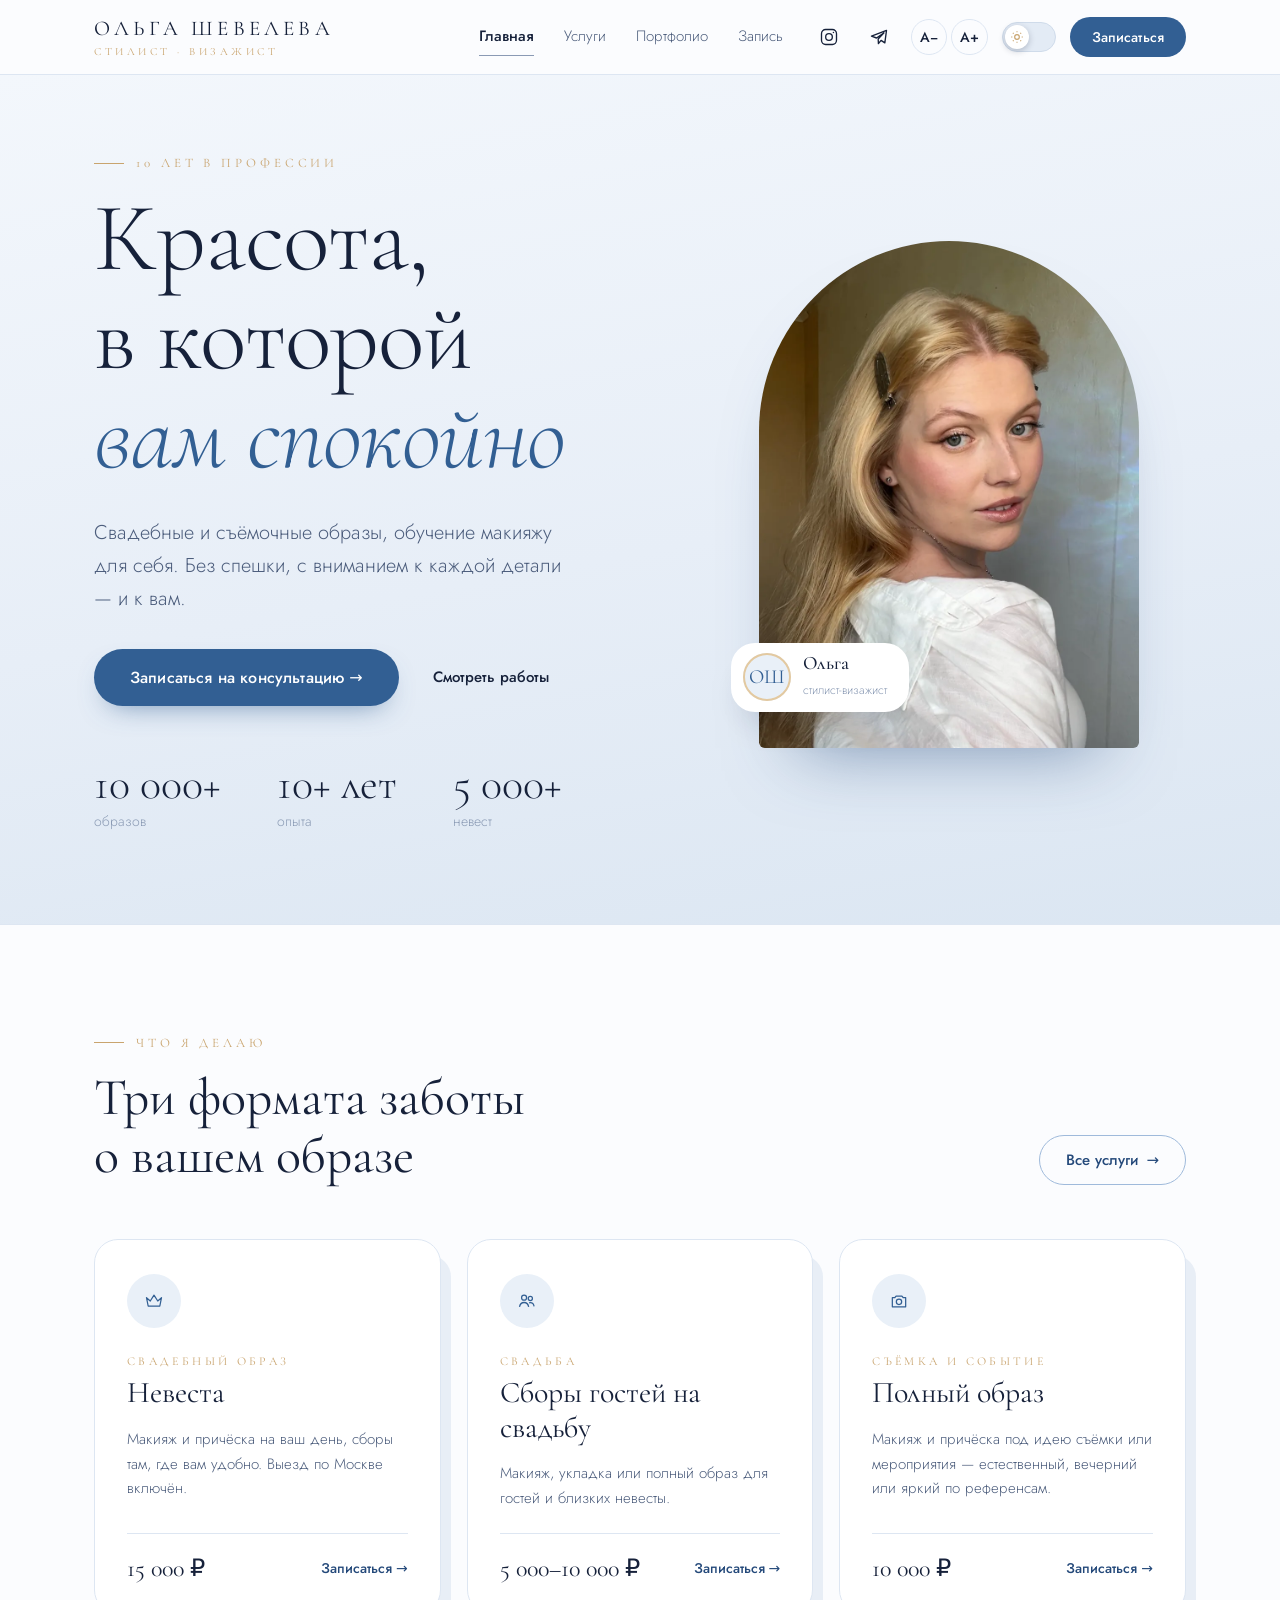
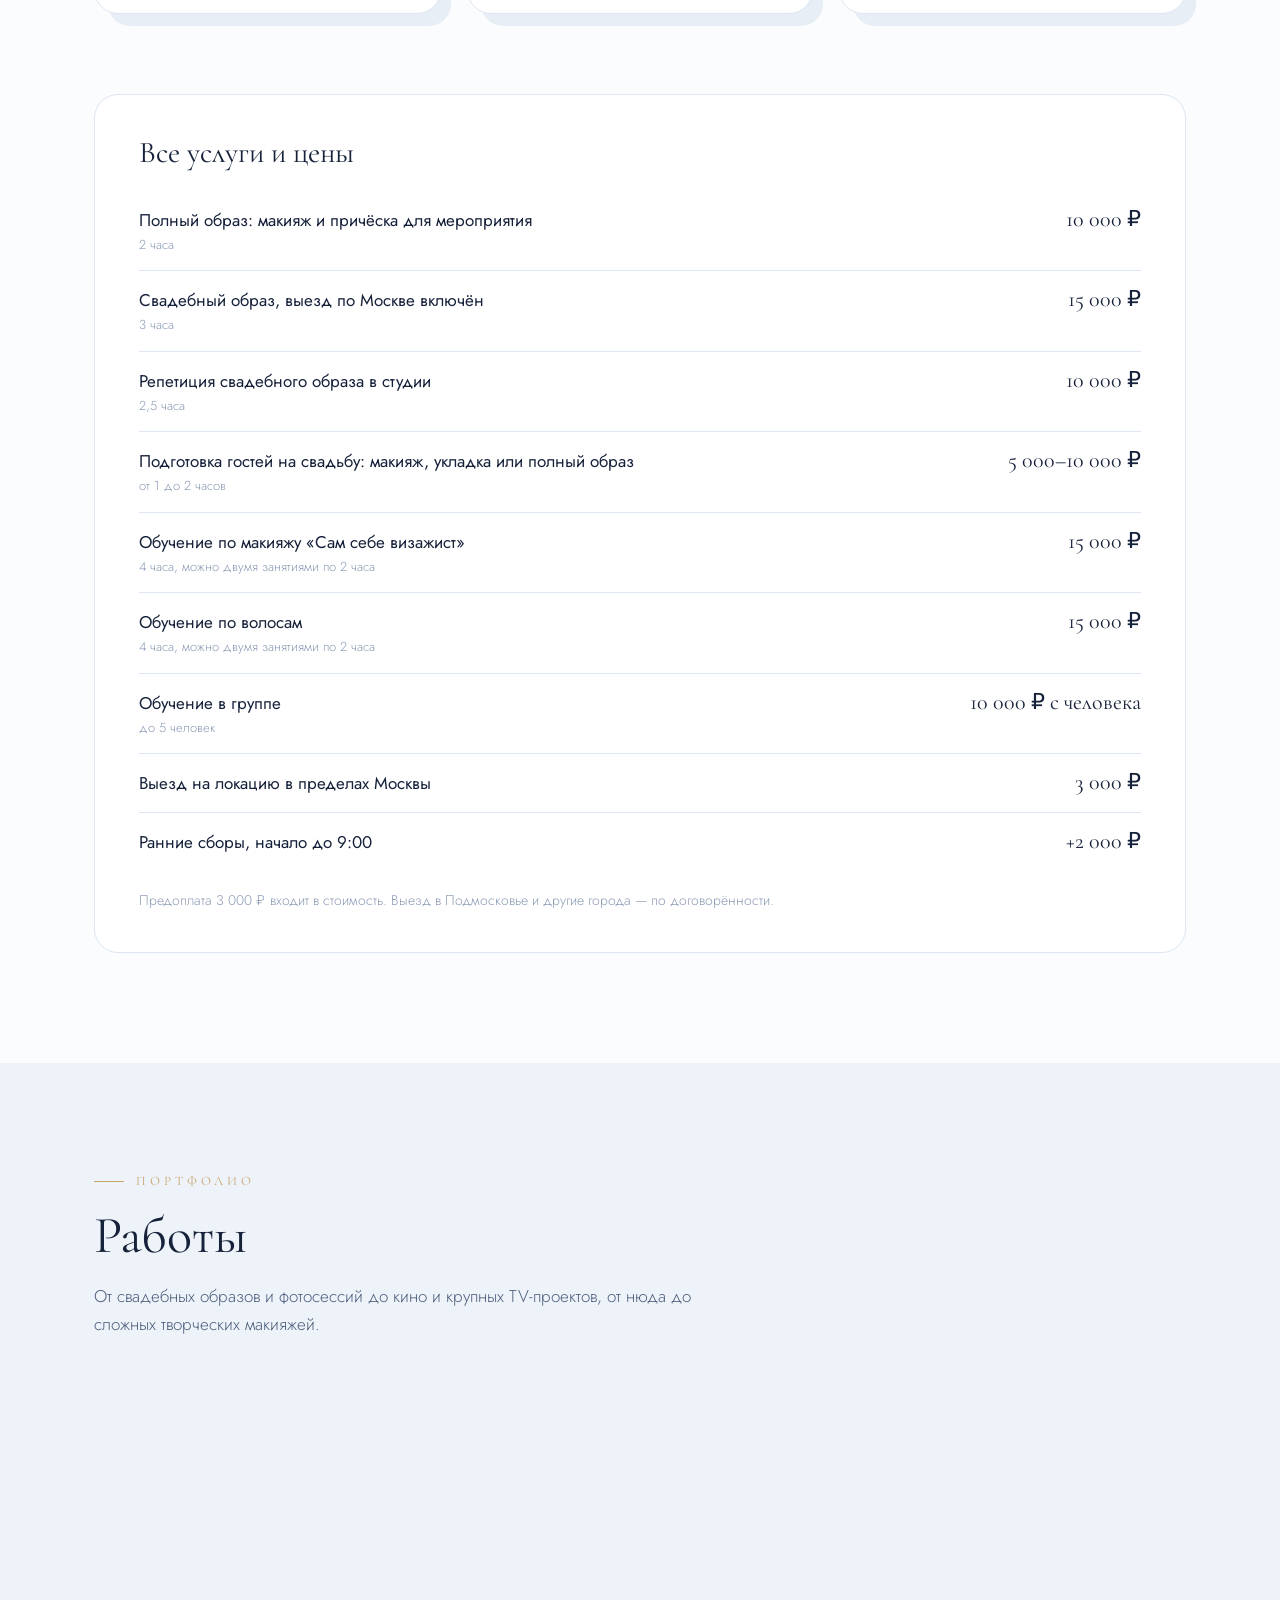
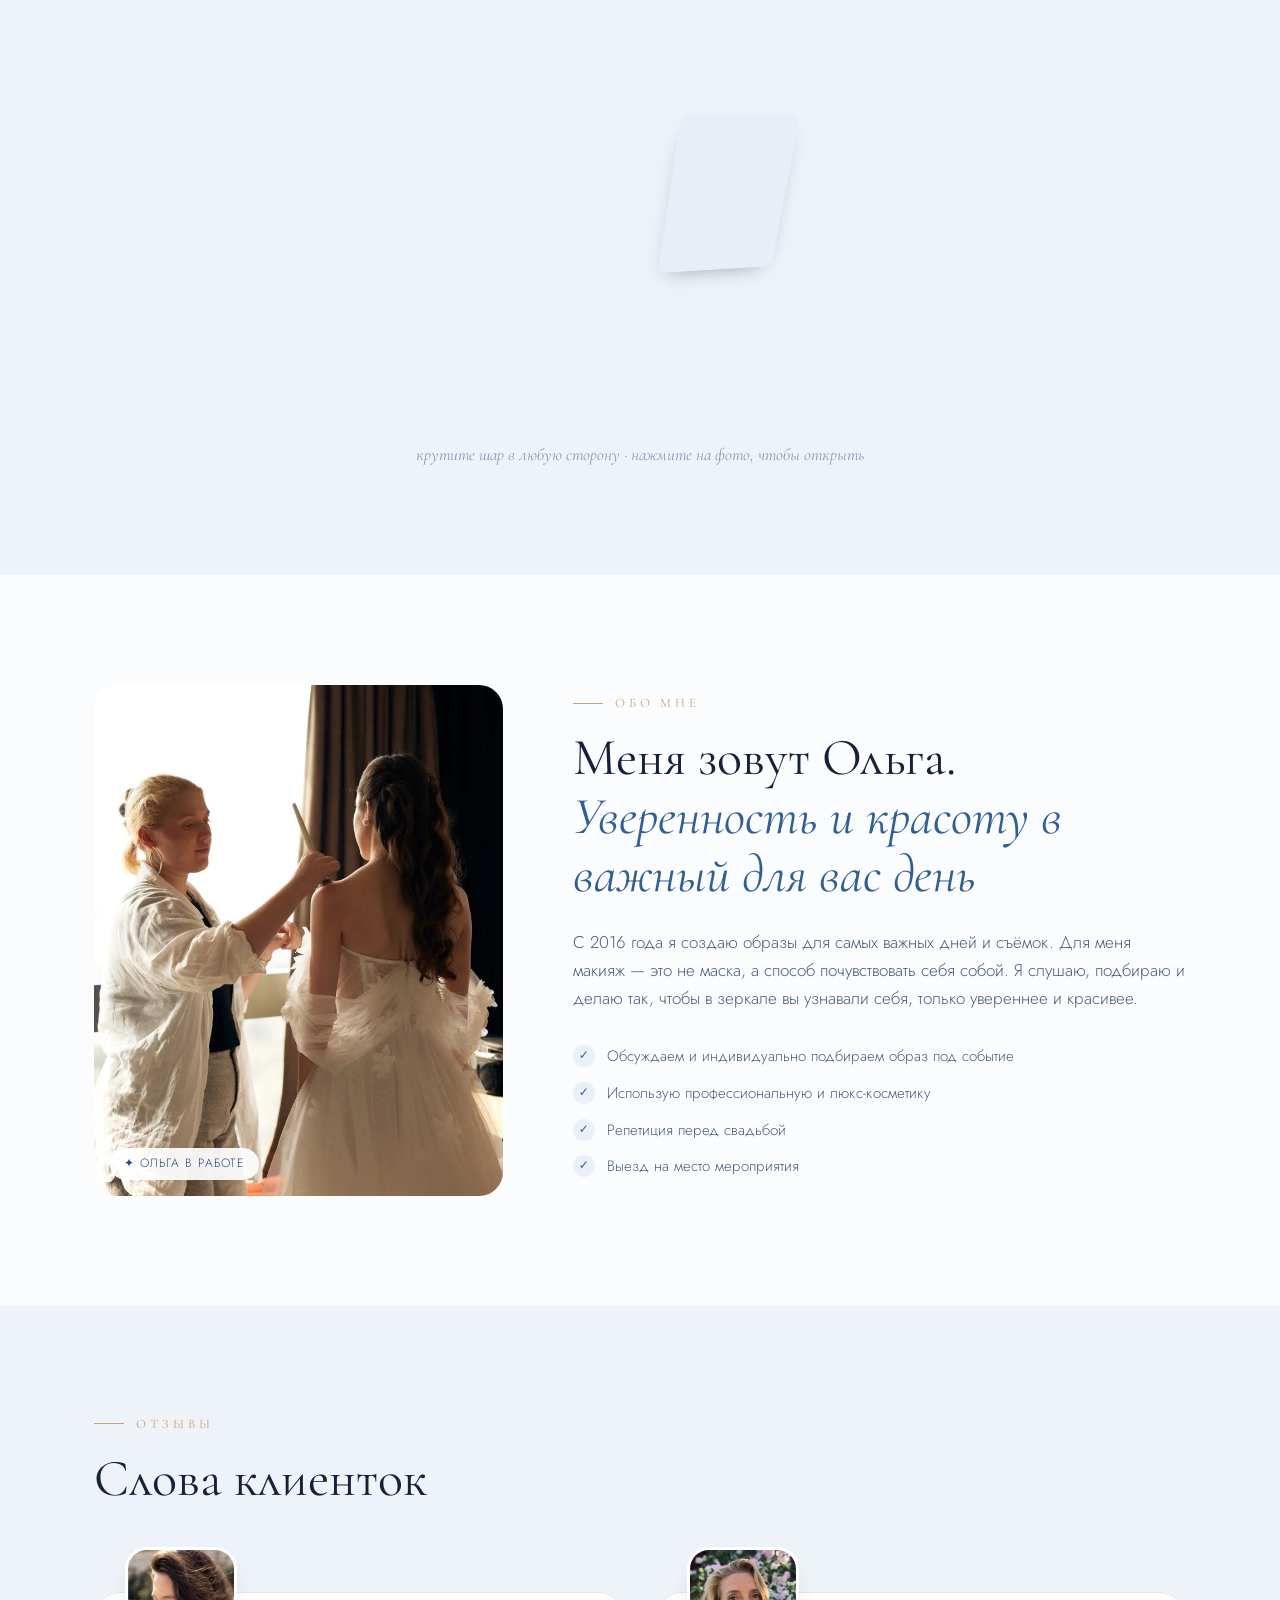
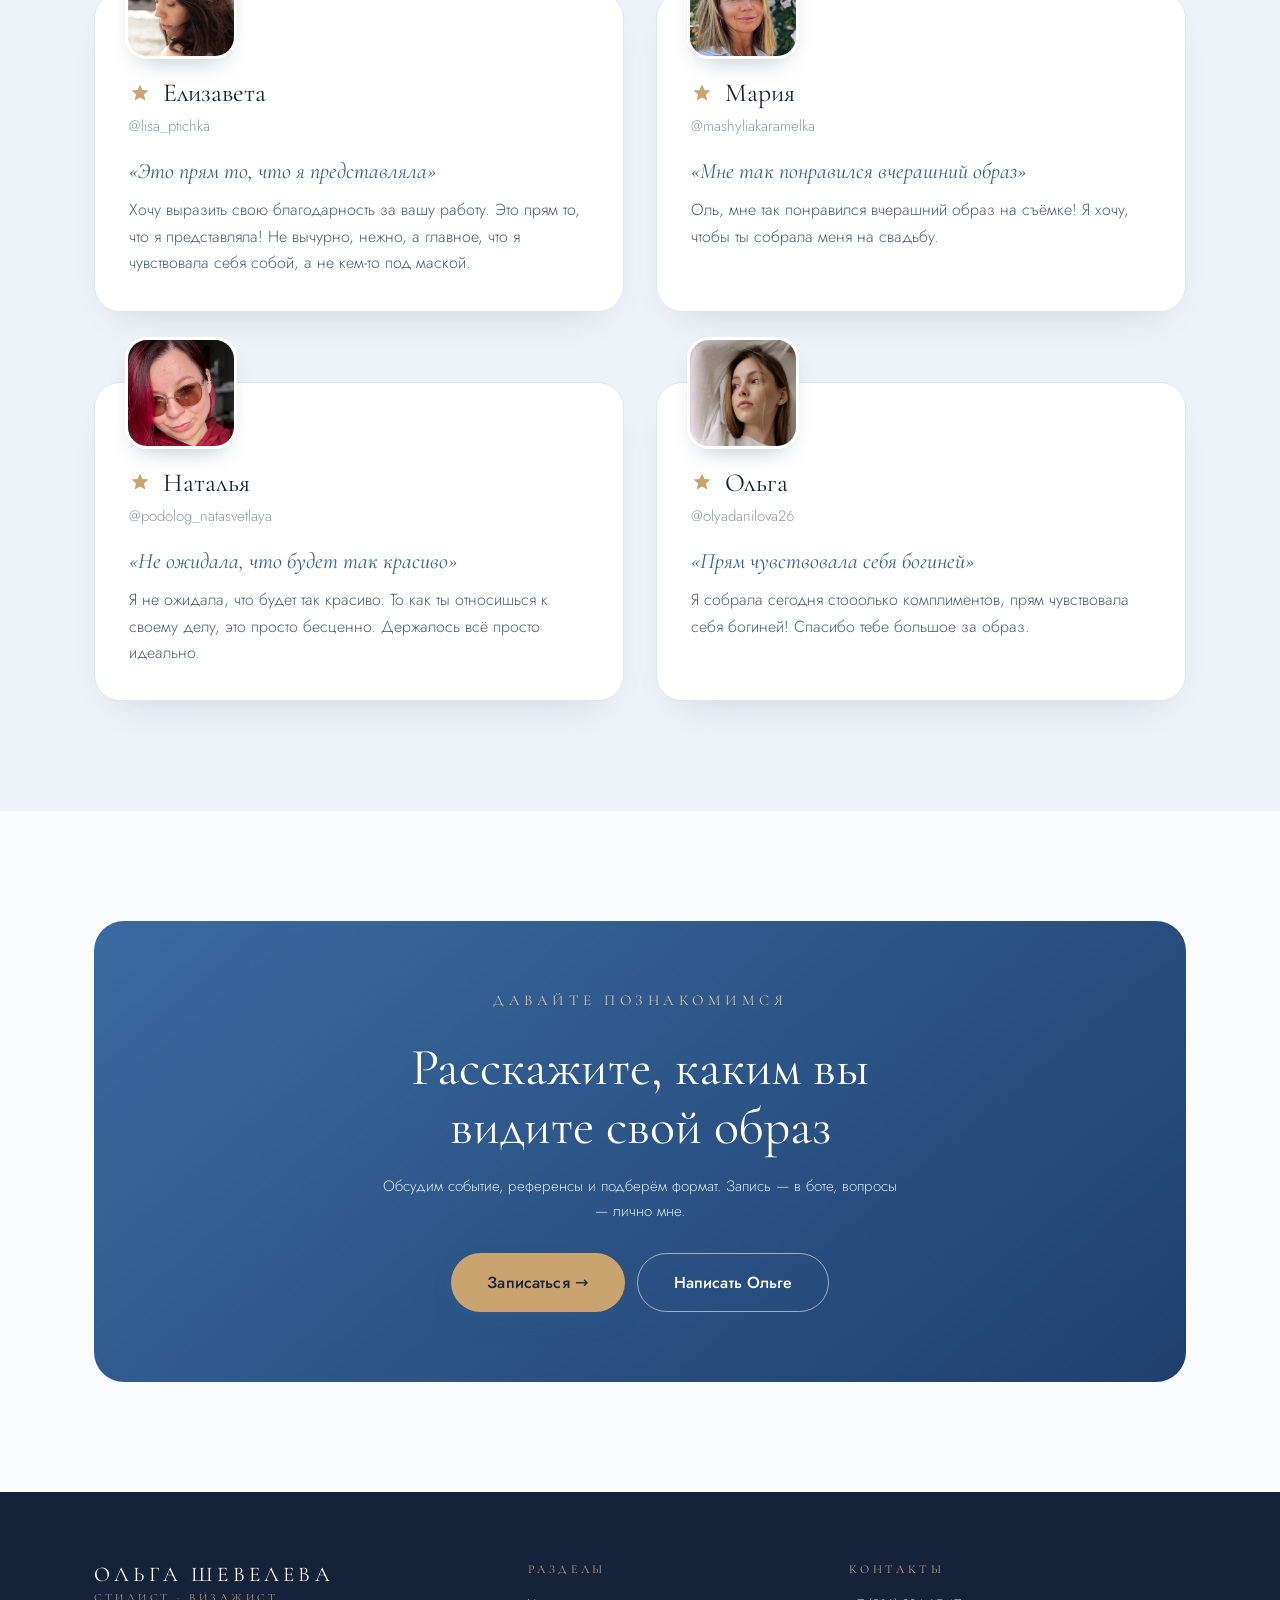
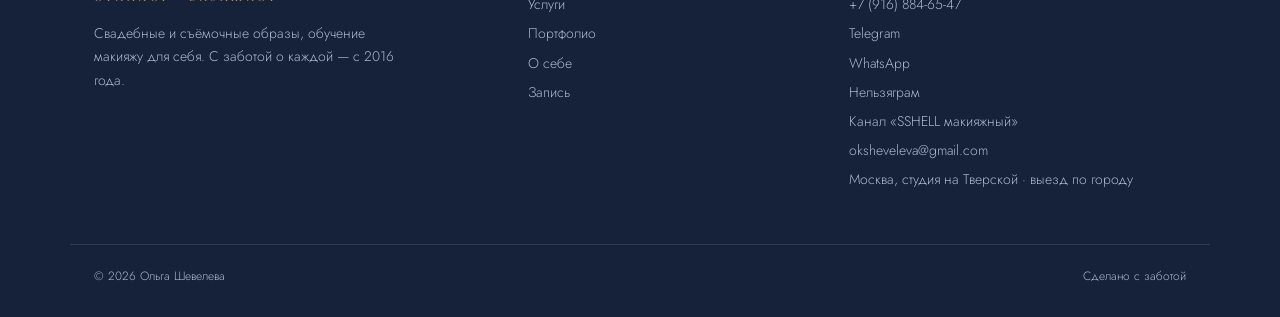
==== index.html @ 1f892517 "v9: v8 с 3D-шаром из работ вместо карусели" ====
<!DOCTYPE html>
<html lang="ru">
<head>
<script>try{var t=localStorage.getItem("os-theme");if(t==="dark")document.documentElement.classList.add("dark");var z=localStorage.getItem("os-zoom");if(z)document.documentElement.style.setProperty("--zoom",z);}catch(e){}</script>
<meta charset="UTF-8">
<meta name="viewport" content="width=device-width, initial-scale=1">
<title>Ольга Шевелева — стилист-визажист в Москве</title>
<meta name="description" content="Свадебные и съёмочные образы, обучение макияжу для себя. Ольга Шевелева, стилист-визажист, Москва, с 2016 года.">
<meta name="robots" content="noindex, nofollow">
<link rel="icon" href="assets/favicon.svg" type="image/svg+xml">
<link rel="stylesheet" href="assets/fonts/fonts.css">
<link rel="stylesheet" href="assets/style.css?v=9b">
</head>
<body>

<header class="hdr" id="top">
  <div class="wrap hdr-in">
    <a class="logo" href="#top">
      <span class="logo-name">Ольга Шевелева</span>
      <span class="logo-sub">стилист · визажист</span>
    </a>
    <nav class="nav" aria-label="Разделы">
      <a href="#top" class="on">Главная</a>
      <a href="#services">Услуги</a>
      <a href="#works">Портфолио</a>
      <a href="#contact">Запись</a>
    </nav>
    <div class="hdr-act">
      <a class="ico" href="https://www.instagram.com/olga_sshell" target="_blank" rel="noopener" aria-label="Нельзяграм">
        <svg viewBox="0 0 24 24" width="20" height="20" fill="none" stroke="currentColor" stroke-width="1.6"><rect x="3" y="3" width="18" height="18" rx="5"/><circle cx="12" cy="12" r="4"/><circle cx="17.3" cy="6.7" r=".9" fill="currentColor" stroke="none"/></svg>
      </a>
      <a class="ico" href="https://t.me/olga_sshell" target="_blank" rel="noopener" aria-label="Telegram">
        <svg viewBox="0 0 24 24" width="20" height="20" fill="none" stroke="currentColor" stroke-width="1.6" stroke-linejoin="round"><path d="M21 4 3 11l6 2.2L18 7l-7 7.3.3 5.7 3.2-4 4.5 3z"/></svg>
      </a>
      <div class="sz"><button class="tbtn" id="szDown" aria-label="Мельче текст">A−</button><button class="tbtn" id="szUp" aria-label="Крупнее текст">A+</button></div>
      <button class="tgl" id="theme" role="switch" aria-checked="false" aria-label="Тёмная тема" title="Тёмная тема">
        <span class="tgl-knob"><svg class="i-sun" viewBox="0 0 24 24" width="14" height="14" fill="none" stroke="currentColor" stroke-width="2"><circle cx="12" cy="12" r="4"/><path d="M12 2v2M12 20v2M2 12h2M20 12h2M4.9 4.9l1.4 1.4M17.7 17.7l1.4 1.4M4.9 19.1l1.4-1.4M17.7 6.3l1.4-1.4"/></svg><svg class="i-moon" viewBox="0 0 24 24" width="14" height="14" fill="none" stroke="currentColor" stroke-width="2"><path d="M20 14.5A8 8 0 1 1 9.5 4a6.5 6.5 0 0 0 10.5 10.5z"/></svg></span>
      </button>
      <a class="btn btn-sm fill" href="https://t.me/olgasshell_bot?start=olga" target="_blank" rel="noopener"><span class="fill-layer"></span><span class="lbl">Записаться</span></a>
    </div>
  </div>
</header>

<main>

<section class="hero">
  <div class="wrap hero-in">
    <div class="hero-txt">
      <p class="eyebrow"><i></i>10 лет в профессии</p>
      <h1 class="h1 split" aria-label="Красота, в которой вам спокойно">
        <span class="ln">Красота,</span>
        <span class="ln">в которой</span>
        <span class="ln it" data-words="спокойно|уверенно|комфортно">вам спокойно</span>
      </h1>
      <p class="lead">Свадебные и съёмочные образы, обучение макияжу для себя. Без спешки, с вниманием к каждой детали — и к вам.</p>
      <div class="hero-btns">
        <a class="btn fill" href="https://t.me/olgasshell_bot?start=olga" target="_blank" rel="noopener"><span class="fill-layer"></span><span class="lbl">Записаться на консультацию <b class="arr">→</b></span></a>
        <a class="btn-link" href="#works">Смотреть работы</a>
      </div>
      <div class="stats">
        <div class="stat"><b class="cnt" data-v="10000" data-s="+">10 000+</b><span>образов</span></div>
        <div class="stat"><b class="cnt" data-v="10" data-s="+ лет">10+ лет</b><span>опыта</span></div>
        <div class="stat"><b class="cnt" data-v="5000" data-s="+">5 000+</b><span>невест</span></div>
      </div>
    </div>
    <div class="hero-pic">
      <div class="arch"><img src="assets/img/olga.webp" width="900" height="1588" alt="Ольга Шевелева, стилист-визажист" fetchpriority="high"></div>
      <div class="badge"><span class="mono">ОШ</span><span><b>Ольга</b><small>стилист-визажист</small></span></div>
    </div>
  </div>
</section>

<section class="sec" id="services">
  <div class="wrap">
    <div class="sec-head">
      <div>
        <p class="eyebrow"><i></i>Что я делаю</p>
        <h2 class="h2">Три формата заботы<br>о вашем образе</h2>
      </div>
      <a class="btn-out" href="#prices">Все услуги <b class="arr">→</b></a>
    </div>
    <div class="cards">
      <article class="card pop">
        <div class="c-ico"><svg viewBox="0 0 24 24" width="20" height="20" fill="none" stroke="currentColor" stroke-width="1.5" stroke-linejoin="round"><path d="M3 8l4.5 4L12 5l4.5 7L21 8l-2 10H5z"/></svg></div>
        <p class="c-kind">Свадебный образ</p>
        <h3>Невеста</h3>
        <p class="c-desc">Макияж и причёска на ваш день, сборы там, где вам удобно. Выезд по Москве включён.</p>
        <div class="c-foot"><span class="price">15 000 ₽</span><a href="https://t.me/olgasshell_bot?start=olga" target="_blank" rel="noopener">Записаться <b class="arr">→</b></a></div>
      </article>
      <article class="card pop">
        <div class="c-ico"><svg viewBox="0 0 24 24" width="20" height="20" fill="none" stroke="currentColor" stroke-width="1.5" stroke-linejoin="round"><circle cx="8.5" cy="8" r="3"/><circle cx="16" cy="9" r="2.5"/><path d="M3 19c.6-3.4 2.8-5.2 5.5-5.2s4.9 1.8 5.5 5.2M14.5 14.2c.5-.2 1-.3 1.5-.3 2.3 0 4 1.5 4.5 4.6"/></svg></div>
        <p class="c-kind">Свадьба</p>
        <h3>Сборы гостей на свадьбу</h3>
        <p class="c-desc">Макияж, укладка или полный образ для гостей и близких невесты.</p>
        <div class="c-foot"><span class="price">5 000–10 000 ₽</span><a href="https://t.me/olgasshell_bot?start=olga" target="_blank" rel="noopener">Записаться <b class="arr">→</b></a></div>
      </article>
      <article class="card pop">
        <div class="c-ico"><svg viewBox="0 0 24 24" width="20" height="20" fill="none" stroke="currentColor" stroke-width="1.5" stroke-linejoin="round"><path d="M4 8h3l1.5-2h7L17 8h3v11H4z"/><circle cx="12" cy="13" r="3.2"/></svg></div>
        <p class="c-kind">Съёмка и событие</p>
        <h3>Полный образ</h3>
        <p class="c-desc">Макияж и причёска под идею съёмки или мероприятия — естественный, вечерний или яркий по референсам.</p>
        <div class="c-foot"><span class="price">10 000 ₽</span><a href="https://t.me/olgasshell_bot?start=olga" target="_blank" rel="noopener">Записаться <b class="arr">→</b></a></div>
      </article>
    </div>

    <div class="prices" id="prices">
      <h3 class="h3">Все услуги и цены</h3>
      <ul class="plist">
        <li><span>Полный образ: макияж и причёска для мероприятия<small>2 часа</small></span><b>10 000 ₽</b></li>
        <li><span>Свадебный образ, выезд по Москве включён<small>3 часа</small></span><b>15 000 ₽</b></li>
        <li><span>Репетиция свадебного образа в студии<small>2,5 часа</small></span><b>10 000 ₽</b></li>
        <li><span>Подготовка гостей на свадьбу: макияж, укладка или полный образ<small>от 1 до 2 часов</small></span><b>5 000–10 000 ₽</b></li>
        <li><span>Обучение по макияжу «Сам себе визажист»<small>4 часа, можно двумя занятиями по 2 часа</small></span><b>15 000 ₽</b></li>
        <li><span>Обучение по волосам<small>4 часа, можно двумя занятиями по 2 часа</small></span><b>15 000 ₽</b></li>
        <li><span>Обучение в группе<small>до 5 человек</small></span><b>10 000 ₽ с человека</b></li>
        <li><span>Выезд на локацию в пределах Москвы</span><b>3 000 ₽</b></li>
        <li><span>Ранние сборы, начало до 9:00</span><b>+2 000 ₽</b></li>
      </ul>
      <p class="pnote">Предоплата 3 000 ₽ входит в стоимость. Выезд в Подмосковье и другие города — по договорённости.</p>
    </div>
  </div>
</section>

<section class="sec sec-alt" id="works">
  <div class="wrap">
    <p class="eyebrow"><i></i>Портфолио</p>
    <h2 class="h2">Работы</h2>
    <p class="sub">От свадебных образов и фотосессий до кино и крупных TV-проектов, от нюда до сложных творческих макияжей.</p>
  </div>
  <div class="ball-wrap" id="ball" tabindex="0" aria-label="Работы Ольги на шаре: крутите мышью, пальцем или стрелками, нажмите на фото, чтобы открыть крупно">
    <div class="ball">
      <figure><img src="assets/img/23.webp" alt="Невеста в белом корсете с жемчугом" draggable="false" decoding="async"></figure>
      <figure><img src="assets/img/24.webp" alt="Образ в белом жакете, с кистью в руке" draggable="false" decoding="async"></figure>
      <figure><img src="assets/img/05.webp" alt="Свадебный образ с причёской и жемчужными серьгами" draggable="false" decoding="async"></figure>
      <figure><img src="assets/img/02.webp" alt="Нежный образ на розовом фоне" draggable="false" decoding="async"></figure>
      <figure><img src="assets/img/19.webp" alt="Невеста и жених, чёрно-белый кадр" draggable="false" decoding="async"></figure>
      <figure><img src="assets/img/12.webp" alt="Естественный образ в бежевом платье" draggable="false" decoding="async"></figure>
      <figure><img src="assets/img/04.webp" alt="Летний образ в белом с жёлтыми цветами" draggable="false" decoding="async"></figure>
      <figure><img src="assets/img/20.webp" alt="Образ невесты перед зеркалом со свечами" draggable="false" decoding="async"></figure>
      <figure><img src="assets/img/15.webp" alt="Кутюрный образ в синем атласе" draggable="false" decoding="async"></figure>
      <figure><img src="assets/img/09.webp" alt="Творческий макияж глаз с вуалью" draggable="false" decoding="async"></figure>
      <figure><img src="assets/img/16.webp" alt="Образ с перьями и цветами в волосах" draggable="false" decoding="async"></figure>
      <figure><img src="assets/img/18.webp" alt="Вечерний образ в тёмно-синем платье" draggable="false" decoding="async"></figure>
      <figure><img src="assets/img/11.webp" alt="Образ в бордовом кожаном пальто" draggable="false" decoding="async"></figure>
      <figure><img src="assets/img/14.webp" alt="Образ в красном для фотосессии" draggable="false" decoding="async"></figure>
      <figure><img src="assets/img/21.webp" alt="Винтажный образ в стиле ар-деко" draggable="false" decoding="async"></figure>
      <figure><img src="assets/img/03.webp" alt="Авангардный образ в синем костюме" draggable="false" decoding="async"></figure>
      <figure><img src="assets/img/06.webp" alt="Драматичный чёрно-белый образ" draggable="false" decoding="async"></figure>
      <figure><img src="assets/img/22.webp" alt="Чёрно-белый кадр на лестнице" draggable="false" decoding="async"></figure>
    </div>
  </div>
  <p class="ball-hint">крутите шар в любую сторону · нажмите на фото, чтобы открыть</p>
</section>

<section class="sec" id="about">
  <div class="wrap about">
    <div class="about-pic">
      <img src="assets/img/10.webp" loading="lazy" alt="Ольга Шевелева за работой">
      <span class="tag">✦ Ольга в работе</span>
    </div>
    <div class="about-txt">
      <p class="eyebrow"><i></i>Обо мне</p>
      <h2 class="h2">Меня зовут Ольга.<br><em>Уверенность и красоту в важный для вас день</em></h2>
      <p>С 2016 года я создаю образы для самых важных дней и съёмок. Для меня макияж — это не маска, а способ почувствовать себя собой. Я слушаю, подбираю и делаю так, чтобы в зеркале вы узнавали себя, только увереннее и красивее.</p>
      <ul class="checks">
        <li>Обсуждаем и индивидуально подбираем образ под событие</li>
        <li>Использую профессиональную и люкс-косметику</li>
        <li>Репетиция перед свадьбой</li>
        <li>Выезд на место мероприятия</li>
      </ul>
    </div>
  </div>
</section>

<section class="sec sec-alt" id="reviews">
  <div class="wrap">
    <p class="eyebrow"><i></i>Отзывы</p>
    <h2 class="h2">Слова клиенток</h2>
    <div class="rvs" id="quotes">
      <article class="rv">
        <div class="rv-ph"><img src="assets/img/rv-lisa_ptichka.webp" width="112" height="112" loading="lazy" alt="Елизавета"></div>
        <p class="rv-name"><svg class="rv-star" viewBox="0 0 24 24" width="22" height="22" aria-hidden="true"><path d="M12 2.8l2.7 6 6.5.6-4.9 4.3 1.5 6.4L12 16.8l-5.8 3.3 1.5-6.4-4.9-4.3 6.5-.6z" fill="currentColor"/></svg><span>Елизавета</span></p>
        <p class="rv-nick">@lisa_ptichka</p>
        <h3 class="rv-head">«Это прям то, что я представляла»</h3>
        <p class="rv-txt">Хочу выразить свою благодарность за вашу работу. Это прям то, что я представляла! Не вычурно, нежно, а главное, что я чувствовала себя собой, а не кем-то под маской.</p>
      </article>
      <article class="rv">
        <div class="rv-ph"><img src="assets/img/rv-mashyliakaramelka.webp" width="112" height="112" loading="lazy" alt="Мария"></div>
        <p class="rv-name"><svg class="rv-star" viewBox="0 0 24 24" width="22" height="22" aria-hidden="true"><path d="M12 2.8l2.7 6 6.5.6-4.9 4.3 1.5 6.4L12 16.8l-5.8 3.3 1.5-6.4-4.9-4.3 6.5-.6z" fill="currentColor"/></svg><span>Мария</span></p>
        <p class="rv-nick">@mashyliakaramelka</p>
        <h3 class="rv-head">«Мне так понравился вчерашний образ»</h3>
        <p class="rv-txt">Оль, мне так понравился вчерашний образ на съёмке! Я хочу, чтобы ты собрала меня на свадьбу.</p>
      </article>
      <article class="rv">
        <div class="rv-ph"><img src="assets/img/rv-podolog_natasvetlaya.webp" width="112" height="112" loading="lazy" alt="Наталья"></div>
        <p class="rv-name"><svg class="rv-star" viewBox="0 0 24 24" width="22" height="22" aria-hidden="true"><path d="M12 2.8l2.7 6 6.5.6-4.9 4.3 1.5 6.4L12 16.8l-5.8 3.3 1.5-6.4-4.9-4.3 6.5-.6z" fill="currentColor"/></svg><span>Наталья</span></p>
        <p class="rv-nick">@podolog_natasvetlaya</p>
        <h3 class="rv-head">«Не ожидала, что будет так красиво»</h3>
        <p class="rv-txt">Я не ожидала, что будет так красиво. То как ты относишься к своему делу, это просто бесценно. Держалось всё просто идеально.</p>
      </article>
      <article class="rv">
        <div class="rv-ph"><img src="assets/img/rv-olyadanilova26.webp" width="112" height="112" loading="lazy" alt="Ольга"></div>
        <p class="rv-name"><svg class="rv-star" viewBox="0 0 24 24" width="22" height="22" aria-hidden="true"><path d="M12 2.8l2.7 6 6.5.6-4.9 4.3 1.5 6.4L12 16.8l-5.8 3.3 1.5-6.4-4.9-4.3 6.5-.6z" fill="currentColor"/></svg><span>Ольга</span></p>
        <p class="rv-nick">@olyadanilova26</p>
        <h3 class="rv-head">«Прям чувствовала себя богиней»</h3>
        <p class="rv-txt">Я собрала сегодня стооолько комплиментов, прям чувствовала себя богиней! Спасибо тебе большое за образ.</p>
      </article>
    </div>
  </div>
</section>

<section class="sec" id="contact">
  <div class="wrap">
    <div class="cta">
      <p class="eyebrow light">Давайте познакомимся</p>
      <h2 class="h2">Расскажите, каким вы<br>видите свой образ</h2>
      <p>Обсудим событие, референсы и подберём формат. Запись — в боте, вопросы — лично мне.</p>
      <div class="cta-btns">
        <a class="btn gold fill" href="https://t.me/olgasshell_bot?start=olga" target="_blank" rel="noopener"><span class="fill-layer"></span><span class="lbl">Записаться <b class="arr">→</b></span></a>
        <a class="btn ghost fill" href="https://t.me/olga_sshell" target="_blank" rel="noopener"><span class="fill-layer"></span><span class="lbl">Написать Ольге</span></a>
      </div>
    </div>
  </div>
</section>

</main>

<footer class="ftr">
  <div class="wrap ftr-in">
    <div>
      <p class="logo-name">Ольга Шевелева</p>
      <p class="logo-sub">стилист · визажист</p>
      <p class="ftr-about">Свадебные и съёмочные образы, обучение макияжу для себя. С заботой о каждой — с 2016 года.</p>
    </div>
    <nav>
      <h4>Разделы</h4>
      <a href="#services">Услуги</a>
      <a href="#works">Портфолио</a>
      <a href="#about">О себе</a>
      <a href="#contact">Запись</a>
    </nav>
    <div>
      <h4>Контакты</h4>
      <a href="tel:+79168846547">+7 (916) 884-65-47</a>
      <a href="https://t.me/olga_sshell" target="_blank" rel="noopener">Telegram</a>
      <a href="https://wa.me/79168846547" target="_blank" rel="noopener">WhatsApp</a>
      <a href="https://www.instagram.com/olga_sshell" target="_blank" rel="noopener">Нельзяграм</a>
      <a href="https://t.me/olga_sshelll" target="_blank" rel="noopener">Канал «SSHELL макияжный»</a>
      <a href="mailto:oksheveleva@gmail.com">oksheveleva@gmail.com</a>
      <span>Москва, студия на Тверской · выезд по городу</span>
    </div>
  </div>
  <div class="wrap ftr-bot"><span>© 2026 Ольга Шевелева</span><span>Сделано с заботой</span></div>
</footer>

<div class="lb" id="lb" aria-hidden="true"><button class="lb-x" aria-label="Закрыть">×</button><img alt=""></div>

<script src="assets/main.js?v=9b"></script>
</body>
</html>
---- assets/fonts/fonts.css ----
@font-face {
  font-family: 'Cormorant Garamond';
  font-style: italic;
  font-weight: 300;
  font-display: swap;
  src: url(../fonts/cg-300i-cyrillic.woff2) format('woff2');
  unicode-range: U+0301, U+0400-045F, U+0490-0491, U+04B0-04B1, U+2116;
}
@font-face {
  font-family: 'Cormorant Garamond';
  font-style: italic;
  font-weight: 300;
  font-display: swap;
  src: url(../fonts/cg-300i-latin.woff2) format('woff2');
  unicode-range: U+0000-00FF, U+0131, U+0152-0153, U+02BB-02BC, U+02C6, U+02DA, U+02DC, U+0304, U+0308, U+0329, U+2000-206F, U+20AC, U+2122, U+2191, U+2193, U+2212, U+2215, U+FEFF, U+FFFD;
}
@font-face {
  font-family: 'Cormorant Garamond';
  font-style: italic;
  font-weight: 400;
  font-display: swap;
  src: url(../fonts/cg-400i-cyrillic.woff2) format('woff2');
  unicode-range: U+0301, U+0400-045F, U+0490-0491, U+04B0-04B1, U+2116;
}
@font-face {
  font-family: 'Cormorant Garamond';
  font-style: italic;
  font-weight: 400;
  font-display: swap;
  src: url(../fonts/cg-400i-latin.woff2) format('woff2');
  unicode-range: U+0000-00FF, U+0131, U+0152-0153, U+02BB-02BC, U+02C6, U+02DA, U+02DC, U+0304, U+0308, U+0329, U+2000-206F, U+20AC, U+2122, U+2191, U+2193, U+2212, U+2215, U+FEFF, U+FFFD;
}
@font-face {
  font-family: 'Cormorant Garamond';
  font-style: normal;
  font-weight: 300;
  font-display: swap;
  src: url(../fonts/cg-300-cyrillic.woff2) format('woff2');
  unicode-range: U+0301, U+0400-045F, U+0490-0491, U+04B0-04B1, U+2116;
}
@font-face {
  font-family: 'Cormorant Garamond';
  font-style: normal;
  font-weight: 300;
  font-display: swap;
  src: url(../fonts/cg-300-latin.woff2) format('woff2');
  unicode-range: U+0000-00FF, U+0131, U+0152-0153, U+02BB-02BC, U+02C6, U+02DA, U+02DC, U+0304, U+0308, U+0329, U+2000-206F, U+20AC, U+2122, U+2191, U+2193, U+2212, U+2215, U+FEFF, U+FFFD;
}
@font-face {
  font-family: 'Cormorant Garamond';
  font-style: normal;
  font-weight: 400;
  font-display: swap;
  src: url(../fonts/cg-400-cyrillic.woff2) format('woff2');
  unicode-range: U+0301, U+0400-045F, U+0490-0491, U+04B0-04B1, U+2116;
}
@font-face {
  font-family: 'Cormorant Garamond';
  font-style: normal;
  font-weight: 400;
  font-display: swap;
  src: url(../fonts/cg-400-latin.woff2) format('woff2');
  unicode-range: U+0000-00FF, U+0131, U+0152-0153, U+02BB-02BC, U+02C6, U+02DA, U+02DC, U+0304, U+0308, U+0329, U+2000-206F, U+20AC, U+2122, U+2191, U+2193, U+2212, U+2215, U+FEFF, U+FFFD;
}
@font-face {
  font-family: 'Cormorant Garamond';
  font-style: normal;
  font-weight: 500;
  font-display: swap;
  src: url(../fonts/cg-500-cyrillic.woff2) format('woff2');
  unicode-range: U+0301, U+0400-045F, U+0490-0491, U+04B0-04B1, U+2116;
}
@font-face {
  font-family: 'Cormorant Garamond';
  font-style: normal;
  font-weight: 500;
  font-display: swap;
  src: url(../fonts/cg-500-latin.woff2) format('woff2');
  unicode-range: U+0000-00FF, U+0131, U+0152-0153, U+02BB-02BC, U+02C6, U+02DA, U+02DC, U+0304, U+0308, U+0329, U+2000-206F, U+20AC, U+2122, U+2191, U+2193, U+2212, U+2215, U+FEFF, U+FFFD;
}@font-face{font-family:'Marck Script';font-style:normal;font-weight:400;font-display:swap;src:url(../fonts/marck-cyr.woff2) format('woff2');unicode-range:U+0301,U+0400-045F,U+0490-0491,U+04B0-04B1,U+2116}
@font-face{font-family:'Marck Script';font-style:normal;font-weight:400;font-display:swap;src:url(../fonts/marck-lat.woff2) format('woff2');unicode-range:U+0000-00FF,U+2000-206F}
---- assets/style.css ----
:root{
  --ink:#16213a; --text:#4c5d7c; --mute:#8a9ab4; --blue:#325f93; --blue2:#24497a;
  --sand:#c9a46e; --line:#dde6f2; --bg:#fbfcfe; --bg2:#eef3f9; --card:#fff; --chip:#e9f0f8; --hdr:rgba(251,252,254,.92); --h1:#f3f7fc; --h2c:#e7eef7; --h3c:#dbe6f2; --shadowc:#e8eef6;
  --serif:'Cormorant Garamond',Georgia,serif; --sans:'Jost',system-ui,sans-serif;
}
@font-face{font-family:'Jost';src:url(fonts/Jost-300.woff2) format('woff2');font-weight:300;font-display:swap}
@font-face{font-family:'Jost';src:url(fonts/Jost-400.woff2) format('woff2');font-weight:400;font-display:swap}
@font-face{font-family:'Jost';src:url(fonts/Jost-500.woff2) format('woff2');font-weight:500;font-display:swap}
*{box-sizing:border-box}
html{scroll-behavior:smooth;-webkit-text-size-adjust:100%}
body{margin:0;background:var(--bg);color:var(--text);font:300 17px/1.65 var(--sans)}
img{max-width:100%;display:block}
a{color:inherit;text-decoration:none}
.wrap{max-width:1140px;margin:0 auto;padding:0 24px}
.arr{font-weight:400;display:inline-block;transition:transform .3s}
a:hover .arr{transform:translateX(3px)}

/* header */
.hdr{position:sticky;top:0;z-index:20;background:var(--hdr);backdrop-filter:blur(10px);border-bottom:1px solid var(--line)}
.hdr-in{display:flex;align-items:center;gap:28px;height:74px}
.logo{display:flex;flex-direction:column;line-height:1.1}
.logo-name{font:400 21px var(--serif);letter-spacing:.2em;text-transform:uppercase;color:var(--ink);margin:0}
.logo-sub{font:400 11px var(--serif);letter-spacing:.32em;text-transform:uppercase;color:var(--sand);margin:4px 0 0}
.nav{display:flex;gap:30px;margin-left:auto;font-size:15px}
.nav a{color:var(--text);padding:6px 0;border-bottom:1px solid transparent}
.nav a.on{color:var(--ink);font-weight:500;border-color:var(--mute)}
.nav a:hover{color:var(--blue)}
.hdr-act{display:flex;align-items:center;gap:14px}
.ico{color:var(--ink);display:grid;place-items:center;width:36px;height:36px}
.ico:hover{color:var(--blue)}

/* buttons + 6.1 fill sweep */
.btn{position:relative;display:inline-flex;align-items:center;justify-content:center;overflow:hidden;isolation:isolate;
  background:var(--blue);color:#fff;border-radius:40px;padding:17px 36px;font:500 16px var(--sans);letter-spacing:.01em;
  box-shadow:0 12px 28px -14px rgba(50,95,147,.7);transition:color .45s ease}
.btn-sm{padding:10px 22px;font-size:14px;box-shadow:none}
.btn .fill-layer{position:absolute;inset:0 auto 0 0;width:0;background:var(--ink);z-index:-1;transition:width .55s ease}
.btn .lbl{position:relative}
.btn.on .fill-layer{width:100%}
@media (hover:hover){.btn:hover .fill-layer{width:100%}}
.btn.gold{background:var(--sand);color:var(--ink)}
.btn.gold .fill-layer{background:#fff}
.btn.ghost{background:transparent;border:1px solid rgba(255,255,255,.55);box-shadow:none}
.btn.ghost .fill-layer{background:#fff}
.btn.ghost.on,.btn.ghost:hover{color:var(--ink)}
.btn-link{font-weight:500;color:var(--ink);font-size:15px;padding:10px 26px}
.btn-link:hover{color:var(--blue)}
.btn-out{display:inline-flex;gap:8px;align-items:center;border:1px solid #9fbadb;color:var(--blue2);border-radius:40px;padding:12px 26px;font-weight:500;font-size:15px;white-space:nowrap}
.btn-out:hover{background:var(--card)}

/* type */
.eyebrow{display:flex;align-items:center;gap:12px;margin:0 0 18px;font:400 13px var(--serif);letter-spacing:.3em;text-transform:uppercase;color:var(--sand)}
.eyebrow i{width:30px;height:1px;background:var(--sand)}
.eyebrow.light{justify-content:center;color:#d9c49e}
.h1{font:300 clamp(54px,8.4vw,104px)/1.02 var(--serif);color:var(--ink);margin:0 0 30px;letter-spacing:-.01em}
.h1 .ln{display:block}
.h1 .it{font-style:italic;color:var(--blue)}
.h2{font:400 clamp(34px,4.6vw,52px)/1.12 var(--serif);color:var(--ink);margin:0}
.h2 em{color:var(--blue)}
.h3{font:400 30px/1.2 var(--serif);color:var(--ink);margin:0 0 20px}
.lead{font-size:clamp(17px,1.6vw,20px);max-width:470px;margin:0 0 34px}
.sub{max-width:620px;margin:16px 0 0}

/* 1.1 letters */
.split .wd{display:inline-block;white-space:nowrap}
.split .ch{display:inline-block}
html.js .split .ch{opacity:0;transform:translateY(.28em)}
html.js .split.go .ch{animation:chIn .55s ease forwards;animation-delay:calc(var(--i) * 45ms)}
@keyframes chIn{to{opacity:1;transform:none}}

/* hero */
.hero{background:linear-gradient(170deg,var(--h1) 0%,var(--h2c) 55%,var(--h3c) 100%);border-bottom:1px solid var(--line)}
.hero-in{display:grid;grid-template-columns:1.1fr .9fr;align-items:center;gap:40px;padding-top:80px;padding-bottom:90px}
.hero-btns{display:flex;align-items:center;flex-wrap:wrap;gap:8px}
.stats{display:flex;gap:56px;margin-top:56px}
.stat b{display:block;font:300 44px/1 var(--serif);color:var(--ink)}
.stat span{font-size:14px;color:var(--mute)}
.hero-pic{position:relative;justify-self:center;width:min(100%,380px)}
.arch{border-radius:200px 200px 6px 6px;overflow:hidden;aspect-ratio:3/4;box-shadow:0 40px 70px -40px rgba(36,73,122,.55)}
.arch img{width:100%;height:100%;object-fit:cover;object-position:50% 30%}
.badge{position:absolute;left:-28px;bottom:36px;display:flex;align-items:center;gap:12px;background:var(--card);border-radius:24px;padding:10px 22px 10px 12px;box-shadow:0 18px 40px -22px rgba(22,33,58,.4)}
.mono{width:48px;height:48px;border-radius:50%;display:grid;place-items:center;font:400 20px var(--serif);color:var(--blue);background:var(--chip);box-shadow:inset 0 0 0 2px #e3c9a0}
.badge b{display:block;font:500 19px/1.1 var(--serif);color:var(--ink)}
.badge small{font-size:12px;color:var(--mute)}

/* sections */
.sec{padding:110px 0}
.sec-alt{background:var(--bg2)}
.sec-head{display:flex;justify-content:space-between;align-items:flex-end;gap:24px;margin-bottom:54px;flex-wrap:wrap}

/* cards + 3.1 pop */
.cards{display:grid;grid-template-columns:repeat(3,1fr);gap:26px}
.card{background:var(--card);border:1px solid var(--line);border-radius:24px;padding:34px 32px 30px;display:flex;flex-direction:column;box-shadow:12px 14px 0 -2px var(--shadowc)}
.c-ico{width:54px;height:54px;border-radius:50%;background:var(--chip);display:grid;place-items:center;color:var(--blue);margin-bottom:26px}
.c-kind{font:400 12px var(--serif);letter-spacing:.28em;text-transform:uppercase;color:var(--sand);margin:0 0 8px}
.card h3{font:400 30px/1.15 var(--serif);color:var(--ink);margin:0 0 16px}
.c-desc{font-size:15px;margin:0 0 22px;flex:1}
.c-foot{display:flex;justify-content:space-between;align-items:center;border-top:1px solid var(--line);padding-top:20px;gap:10px}
.price{font:400 24px var(--serif);color:var(--ink);white-space:nowrap}
.c-foot a{font-weight:500;font-size:14px;color:var(--blue2);white-space:nowrap}
html.js .pop{opacity:0;transform:translateY(34px)}
html.js .pop.in{animation:popIn .65s ease forwards}
@keyframes popIn{to{opacity:1;transform:none}}

/* prices */
.prices{margin-top:80px;background:var(--card);border:1px solid var(--line);border-radius:24px;padding:40px 44px}
.plist{list-style:none;margin:0;padding:0}
.plist li{display:flex;justify-content:space-between;align-items:baseline;gap:20px;padding:15px 0;border-bottom:1px solid var(--line)}
.plist li:last-child{border:0}
.plist span{color:var(--ink);font-weight:400}
.plist small{display:block;color:var(--mute);font-size:13px;font-weight:300}
.plist b{font:400 22px var(--serif);color:var(--ink);white-space:nowrap}
.pnote{font-size:14px;color:var(--mute);margin:18px 0 0}

/* 4.1 strip */
.strip{margin-top:44px}
.track{display:flex;gap:18px;scroll-padding-left:max(24px,calc((100vw - 1140px)/2 + 24px));overflow-x:auto;scroll-snap-type:x proximity;-webkit-overflow-scrolling:touch;padding:0 max(24px,calc((100vw - 1140px)/2 + 24px)) 12px;scrollbar-width:none;cursor:grab}
.track::-webkit-scrollbar{display:none}
.track figure{flex:0 0 auto;margin:0;width:min(66vw,300px);aspect-ratio:3/4;border-radius:18px;overflow:hidden;scroll-snap-align:start;background:#dfe7f1;cursor:zoom-in}
.track img{width:100%;height:100%;object-fit:cover;pointer-events:none;user-select:none}
.hint{max-width:1140px;margin:6px auto 0;padding:0 24px;text-align:right;font:italic 400 17px var(--serif);color:var(--mute)}

/* about */
.about{display:grid;grid-template-columns:.8fr 1.2fr;gap:70px;align-items:center}
.about-pic{position:relative;border-radius:24px;overflow:hidden;aspect-ratio:4/5;background:var(--h2c)}
.about-pic img{width:100%;height:100%;object-fit:cover}
.tag{position:absolute;left:16px;bottom:16px;background:rgba(255,255,255,.92);border-radius:20px;padding:6px 14px;font-size:12px;letter-spacing:.08em;text-transform:uppercase;color:var(--blue2)}
.about-txt .h2{margin-bottom:24px}
.checks{list-style:none;padding:0;margin:26px 0 0}
.checks li{position:relative;padding:6px 0 6px 34px;font-size:15px}
.checks li:before{content:"✓";position:absolute;left:0;top:7px;width:22px;height:22px;border-radius:50%;background:var(--chip);color:var(--blue);display:grid;place-items:center;font-size:12px}

/* reviews */
.quotes{max-width:760px;margin:0 auto;text-align:center;position:relative;min-height:300px}
.qmark{display:block;font:400 80px/0.6 var(--serif);color:var(--sand);margin-bottom:26px}
.q{margin:0;font:400 clamp(22px,2.6vw,29px)/1.45 var(--serif);color:var(--ink);display:none}
.q.on{display:block;animation:qIn .6s ease}
@keyframes qIn{from{opacity:0}to{opacity:1}}
.q-who{margin:24px 0 18px;font-size:14px;color:var(--mute)}
.q-dots{display:flex;justify-content:center;gap:8px}
.q-dots button{width:8px;height:8px;border-radius:50%;border:0;padding:0;background:#c5d3e6;cursor:pointer}
.q-dots button.on{background:var(--blue)}

/* cta */
.cta{background:linear-gradient(140deg,#3a6aa1,#1f406d);color:#dbe6f3;border-radius:30px;padding:70px 30px;text-align:center}
.cta .h2{color:#fff;margin-bottom:18px}
.cta p{max-width:520px;margin:0 auto 30px;font-size:15px}
.cta-btns{display:flex;justify-content:center;gap:12px;flex-wrap:wrap}

/* footer */
.ftr{background:#16213a;color:#a9b8d0;padding:70px 0 30px;font-size:14px}
.ftr .logo-name{color:#fff}
.ftr-in{display:grid;grid-template-columns:1.4fr 1fr 1.2fr;gap:40px}
.ftr-about{max-width:300px;margin-top:18px}
.ftr h4{margin:0 0 14px;font:400 12px var(--serif);letter-spacing:.3em;text-transform:uppercase;color:var(--sand)}
.ftr nav a,.ftr-in div a,.ftr-in div span{display:block;padding:3px 0}
.ftr a:hover{color:#fff}
.ftr-bot{display:flex;justify-content:space-between;border-top:1px solid rgba(255,255,255,.12);margin-top:50px;padding-top:22px;font-size:12px}

/* lightbox */
.lb{position:fixed;inset:0;z-index:50;background:rgba(14,22,40,.92);display:none;align-items:center;justify-content:center;padding:20px}
.lb.open{display:flex}
.lb img{max-height:90vh;border-radius:12px}
.lb-x{position:absolute;top:14px;right:18px;background:none;border:0;color:#fff;font-size:40px;cursor:pointer}

/* mobile */
@media (max-width:900px){
  .nav{display:none}
  .hdr-act{margin-left:auto}
  .hero-in{grid-template-columns:1fr;padding-top:44px;gap:44px}
  .hero-pic{width:min(82%,340px)}
  .cards{grid-template-columns:1fr}
  .about{grid-template-columns:1fr;gap:36px}
  .ftr-in{grid-template-columns:1fr}
  .sec{padding:80px 0}
  .prices{padding:28px 22px}
}
@media (max-width:520px){
  .hdr-in{height:64px;gap:10px}
  .logo-name{font-size:16px;letter-spacing:.14em}
  .logo-sub{font-size:9px}
  .ico{display:none}
  .stats{gap:40px}
  .badge{left:-12px}
  .plist li{flex-direction:column;gap:4px}
}
@media (prefers-reduced-motion:reduce){
  html.js .split .ch,html.js .pop{opacity:1;transform:none;animation:none}
  .btn .fill-layer{transition:none}
}

/* тёмная тема */
html.dark{--ink:#eef2fa;--text:#b7c3d8;--mute:#8393ad;--blue:#8fb4e3;--blue2:#a9c6ec;--line:#26324b;--bg:#0e1526;--bg2:#121b30;--card:#16213a;--chip:#1e2b47;
  --hdr:rgba(14,21,38,.9);--h1:#121b31;--h2c:#101829;--h3c:#0c1322;--shadowc:#0b111e;color-scheme:dark}
html.dark .btn{background:#3a6aa1}
html.dark .btn .fill-layer{background:#eef2fa}
html.dark .btn.on,html.dark .btn:hover{color:#16213a}
html.dark .btn.gold{background:var(--sand)}
html.dark .btn.ghost{background:transparent}
html.dark .h1 .it,html.dark .h2 em{color:#9fc0ea}
html.dark .ftr{background:#0a101d}
html.dark .q-dots button{background:#34425f}
html.dark .q-dots button.on{background:var(--blue)}
html.dark .tag{background:rgba(22,33,58,.9)}
body,.hdr,.card,.prices,.hero{transition:background-color .4s,color .4s,border-color .4s}
/* кнопки темы и размера */
.tbtn{height:36px;min-width:36px;padding:0 8px;border-radius:18px;border:1px solid var(--line);background:transparent;color:var(--ink);font:500 14px var(--sans);cursor:pointer;display:grid;place-items:center}
.tbtn:hover{border-color:var(--blue);color:var(--blue)}
.tbtn svg{display:block}
.sz{display:flex;gap:4px}
.tbtn .i-sun{display:none}
html.dark .tbtn .i-sun{display:block}
html.dark .tbtn .i-moon{display:none}
main,.ftr{zoom:var(--zoom,1)}

/* галерея-кольцо */
.ring-wrap{position:relative;height:clamp(360px,46vw,560px);margin-top:30px;perspective:1400px;perspective-origin:50% 35%;overflow:hidden;touch-action:pan-y;cursor:grab;user-select:none}
.ring-wrap:active{cursor:grabbing}
.ring{position:absolute;left:50%;top:50%;width:0;height:0;transform-style:preserve-3d}
.ring figure{position:absolute;margin:0;width:var(--iw);height:calc(var(--iw) * 1.33);left:calc(var(--iw) / -2);top:calc(var(--iw) * -0.665);transform-style:preserve-3d}
.ring .inner{width:100%;height:100%;border-radius:16px;overflow:hidden;background:var(--h2c);box-shadow:0 26px 50px -24px rgba(10,20,40,.55);
  transition:transform 1.3s cubic-bezier(.2,.8,.2,1),opacity 1.1s ease;transform:translateZ(-2200px) rotateX(18deg);opacity:0}
.ring-wrap.go .inner{transform:none;opacity:1}
.ring img{width:100%;height:100%;object-fit:cover;pointer-events:none}
.ring-fade{position:absolute;top:0;bottom:0;width:12%;z-index:2;pointer-events:none}
.ring-fade.l{left:0;background:linear-gradient(90deg,var(--bg2),transparent)}
.ring-fade.r{right:0;background:linear-gradient(270deg,var(--bg2),transparent)}
.ring-ctl{display:flex;justify-content:center;align-items:center;gap:14px;margin-top:10px}
.ring-ctl button{width:46px;height:46px;border-radius:50%;border:1px solid var(--line);background:var(--card);color:var(--ink);font-size:20px;cursor:pointer}
.ring-ctl button:hover{border-color:var(--blue);color:var(--blue)}
.ring-ctl span{font:italic 400 17px var(--serif);color:var(--mute)}
@media (max-width:520px){
  .hdr-act .btn-sm{display:none}
  .hdr-act{gap:6px}
  .tbtn{height:32px;min-width:32px;font-size:13px}
  .logo-name{white-space:nowrap}
  .ring-wrap{height:340px}
}

/* ===== v6: пять анимаций с буквами ===== */
main{overflow-x:clip}
/* А1 буквы слетаются */
.h2.fly .wd{display:inline-block;white-space:nowrap}
.h2.fly .fc{display:inline-block;opacity:0;transform:translate(var(--x),var(--y)) rotate(var(--r)) scale(.6);filter:blur(3px)}
.h2.fly.go .fc{opacity:1;transform:none;filter:none;transition:transform 1.1s cubic-bezier(.2,.8,.2,1) var(--d),opacity .8s ease var(--d),filter .9s ease var(--d)}
/* А2 подпись пером */
/* А3 слово меняется */
.h1 .wd.swap{position:relative;display:inline-block;transition:width .6s ease;overflow:visible;perspective:600px}
.h1 .sw{display:inline-block;white-space:nowrap}
.h1 .sw.leave{position:absolute;left:0;top:0}
.h1 .sw .sc{display:inline-block;transition:transform .55s cubic-bezier(.3,.7,.2,1) calc(var(--j) * 35ms),opacity .45s ease calc(var(--j) * 35ms),filter .45s ease calc(var(--j) * 35ms)}
.h1 .sw.enter .sc{opacity:0;transform:translateY(.45em) rotateX(-70deg);filter:blur(4px)}
.h1 .sw.leave .sc{opacity:0;transform:translateY(-.45em) rotateX(70deg);filter:blur(4px)}
/* А4 отзыв по словам */
.q .w{display:inline-block}
html.js .q .w{opacity:0}
.q.wgo .w{animation:wIn .6s ease forwards;animation-delay:calc(var(--k) * 70ms)}
@keyframes wIn{from{opacity:0;transform:translateY(.4em);filter:blur(4px)}to{opacity:1;transform:none;filter:none}}
/* А5 блеск на золотом */
.shine{background:linear-gradient(100deg,var(--sand) 0%,var(--sand) 42%,#f0d9a6 50%,var(--sand) 58%,var(--sand) 100%);background-size:260% 100%;-webkit-background-clip:text;background-clip:text;-webkit-text-fill-color:transparent;animation:shine 5.5s linear infinite}
.eyebrow.light.shine{background-image:linear-gradient(100deg,#d9c49e 0%,#d9c49e 42%,#fff4d8 50%,#d9c49e 58%,#d9c49e 100%)}
html.dark .shine{background-image:linear-gradient(100deg,var(--sand) 0%,var(--sand) 42%,#fff1cc 50%,var(--sand) 58%,var(--sand) 100%)}
@keyframes shine{0%{background-position:100% 0}55%,100%{background-position:0 0}}
.btn .glint{position:absolute;top:0;bottom:0;left:-60%;width:40%;background:linear-gradient(100deg,transparent,rgba(255,255,255,.5),transparent);transform:skewX(-20deg);animation:glint 4.5s ease-in-out infinite;pointer-events:none;z-index:1}
@keyframes glint{0%,65%{left:-60%}100%{left:130%}}
@media (prefers-reduced-motion:reduce){
  html.js .q .w{opacity:1}
}

/* v8: заголовки разделов проявляются мягко */
html.js .h2.soft{opacity:0;transform:translateY(14px)}
html.js .h2.soft.go{opacity:1;transform:none;transition:opacity 1s ease,transform 1s ease}
.stats{flex-wrap:wrap;row-gap:24px}
@media (max-width:600px){.stats{gap:24px 28px}.stat b{font-size:36px}}
/* v8: карточки мягко светятся при наведении */
.card{transition:background-color .4s,border-color .6s,box-shadow .6s ease}
@media (hover:hover){.card:hover{border-color:#c9d8ec;box-shadow:12px 14px 0 -2px var(--shadowc),0 0 34px rgba(50,95,147,.16),0 0 70px rgba(120,160,215,.12)}}
html.dark .card:hover{border-color:#34507a;box-shadow:12px 14px 0 -2px var(--shadowc),0 0 34px rgba(159,192,234,.16),0 0 70px rgba(159,192,234,.08)}
/* v8: отзывы карточками — фото выступает сверху слева */
.rvs{display:grid;grid-template-columns:repeat(2,1fr);gap:70px 32px;margin-top:84px}
.rv{position:relative;background:var(--card);border:1px solid var(--line);border-radius:26px;padding:84px 34px 34px;box-shadow:0 18px 40px -28px rgba(22,33,58,.25)}
.rv-ph{position:absolute;left:30px;top:-46px;width:112px;height:112px;border-radius:22px;background:linear-gradient(160deg,var(--chip),var(--h2c));color:var(--blue);display:grid;place-items:center;box-shadow:0 12px 26px -14px rgba(22,33,58,.35);border:3px solid var(--card)}
.rv-name{display:flex;align-items:center;gap:12px;margin:0;font:400 26px/1.2 var(--serif);color:var(--ink)}
.rv-star{color:var(--sand);flex:none}
.rv-nick{margin:6px 0 18px;font-size:15px;color:var(--mute)}
.rv-head{margin:0 0 12px;font:italic 500 22px/1.3 var(--serif);color:var(--blue)}
.rv-txt{margin:0;font-size:16px;line-height:1.65}
html.dark .rv-head{color:#9fc0ea}
@media (max-width:760px){.rvs{grid-template-columns:none;grid-auto-flow:column;grid-auto-columns:86%;overflow-x:auto;scroll-snap-type:x mandatory;gap:18px;padding:56px 4px 12px;margin-top:24px}
  .rv{scroll-snap-align:start;padding:76px 24px 28px}.rv-ph{left:22px;width:96px;height:96px}}
/* v8: тумблер темы, как в iPhone */
.tgl{position:relative;flex:none;width:54px;height:30px;padding:0;border-radius:15px;border:1px solid #cfdbea;background:#e3ebf5;cursor:pointer;transition:background-color .35s ease,border-color .35s ease,box-shadow .35s ease}
.tgl-knob{position:absolute;top:2px;left:2px;width:24px;height:24px;border-radius:50%;background:#fff;color:var(--sand);display:grid;place-items:center;box-shadow:0 2px 6px rgba(22,33,58,.25);transition:transform .38s cubic-bezier(.4,.2,.2,1.15),background-color .35s,color .35s}
.tgl-knob svg{grid-area:1/1;transition:opacity .3s,transform .38s}
.tgl .i-moon{opacity:0;transform:rotate(-40deg)}
html.dark .tgl{background:#3a6aa1;border-color:#5a88c0;box-shadow:0 0 0 3px rgba(143,180,227,.14),0 0 16px rgba(143,180,227,.45)}
html.dark .tgl-knob{transform:translateX(24px);background:#f4f7fc;color:#325f93}
html.dark .tgl .i-sun{opacity:0;transform:rotate(40deg)}
html.dark .tgl .i-moon{opacity:1;transform:none}
.tgl:focus-visible{outline:2px solid var(--blue);outline-offset:3px}
@media (max-width:520px){.tgl{width:50px;height:28px}.tgl-knob{width:22px;height:22px}html.dark .tgl-knob{transform:translateX(22px)}}
@media (prefers-reduced-motion:reduce){.tgl,.tgl-knob,.tgl-knob svg{transition:none}}
.rv-ph img{width:100%;height:100%;object-fit:cover;border-radius:19px;display:block}
.rv-ini{font:400 44px/1 var(--serif);color:var(--blue)}
.rv-name+.rv-head{margin-top:18px}
/* v8: карусель работ на 30% крупнее */
.ring-wrap{height:clamp(468px,60vw,728px)}
@media (max-width:900px){.ring-wrap{height:clamp(420px,90vw,560px)}}
/* v8: фото в карусели выше — 1 : 1.65, лица не режем */
.ring figure{height:calc(var(--iw) * 1.65);top:calc(var(--iw) * -0.825)}
.ring img{object-position:50% 30%}
.ring-wrap{perspective-origin:50% 50%}
.h1 .ln[data-words]{white-space:nowrap}
@media (max-width:350px){.hdr-act{gap:4px}.tbtn{min-width:28px;height:30px;padding:0 5px}.tgl{width:44px;height:26px}.tgl-knob{width:20px;height:20px}html.dark .tgl-knob{transform:translateX(18px)}.logo-name{letter-spacing:.14em}}
/* v9: 3D-шар из работ */
.ball-wrap{position:relative;height:clamp(440px,56vw,680px);margin-top:20px;perspective:1000px;overflow:hidden;touch-action:none;cursor:grab;user-select:none;-webkit-user-select:none}
.ball-wrap:active{cursor:grabbing}
.ball{position:absolute;left:50%;top:50%;width:0;height:0;transform-style:preserve-3d;will-change:transform;opacity:0;transition:opacity 1s ease}
.ball-wrap.go .ball{opacity:1}
.ball figure{position:absolute;margin:0;width:var(--tw);height:calc(var(--tw) * 1.33);left:calc(var(--tw) / -2);top:calc(var(--tw) * -0.665);border-radius:10px;overflow:hidden;background:var(--h2c);box-shadow:0 10px 24px -14px rgba(10,20,40,.5);backface-visibility:hidden;-webkit-backface-visibility:hidden}
.ball img{width:100%;height:100%;object-fit:cover;object-position:50% 30%;display:block;pointer-events:none}
.ball-hint{text-align:center;margin:6px 0 0;font:italic 400 17px var(--serif);color:var(--mute)}
@media (max-width:600px){.ball-wrap{height:clamp(360px,105vw,460px)}}
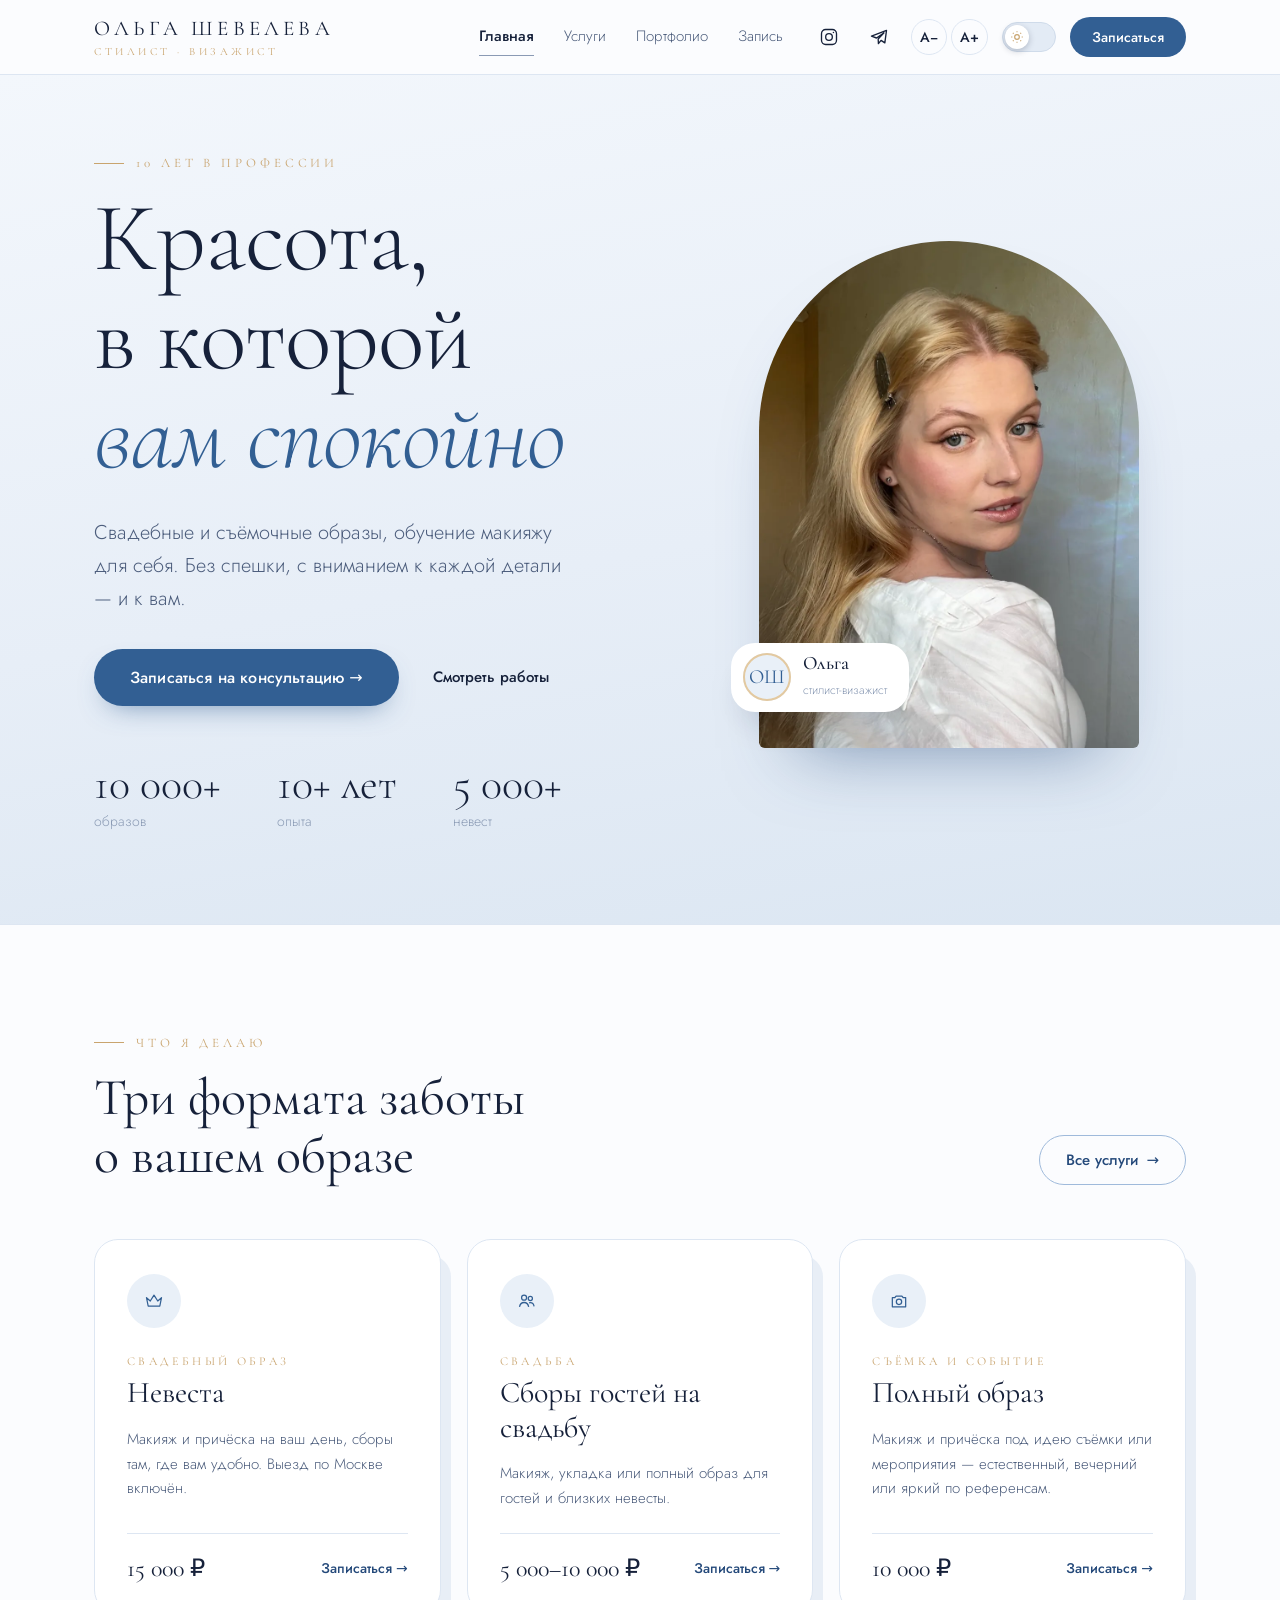
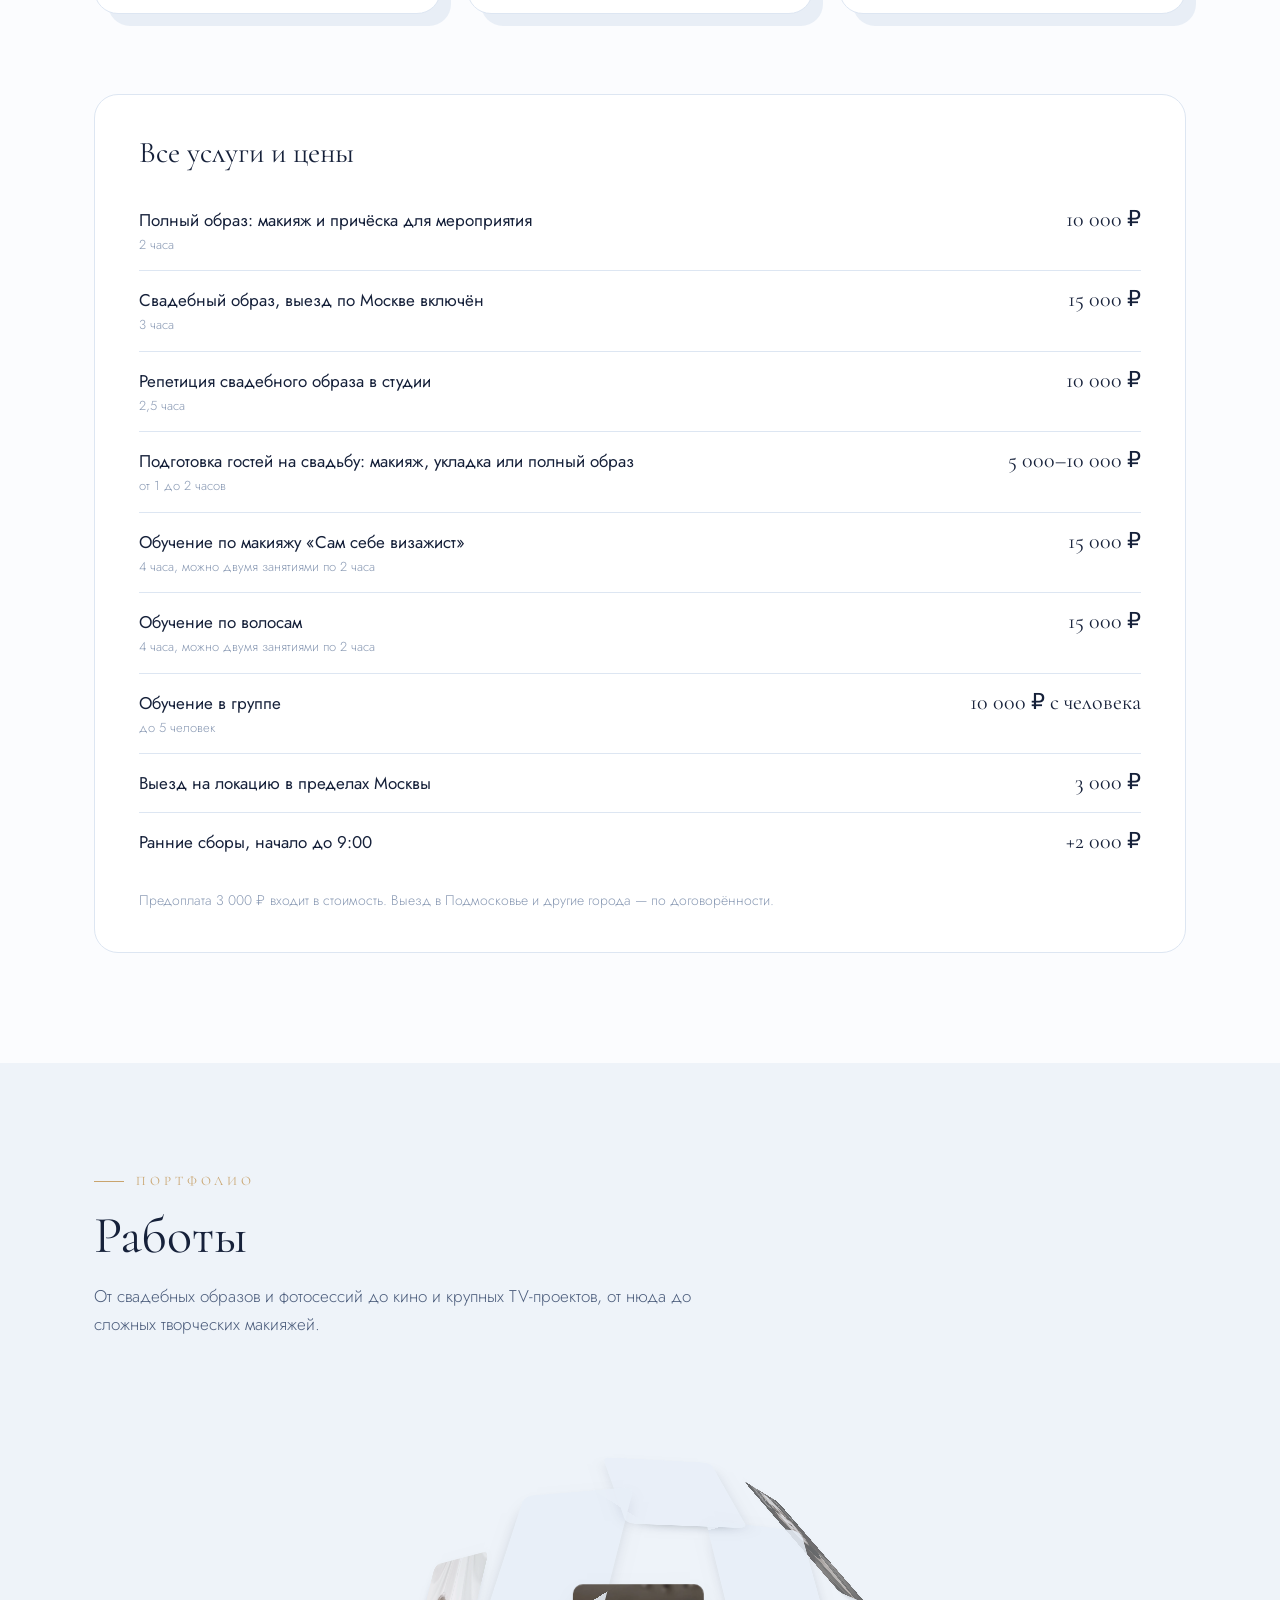
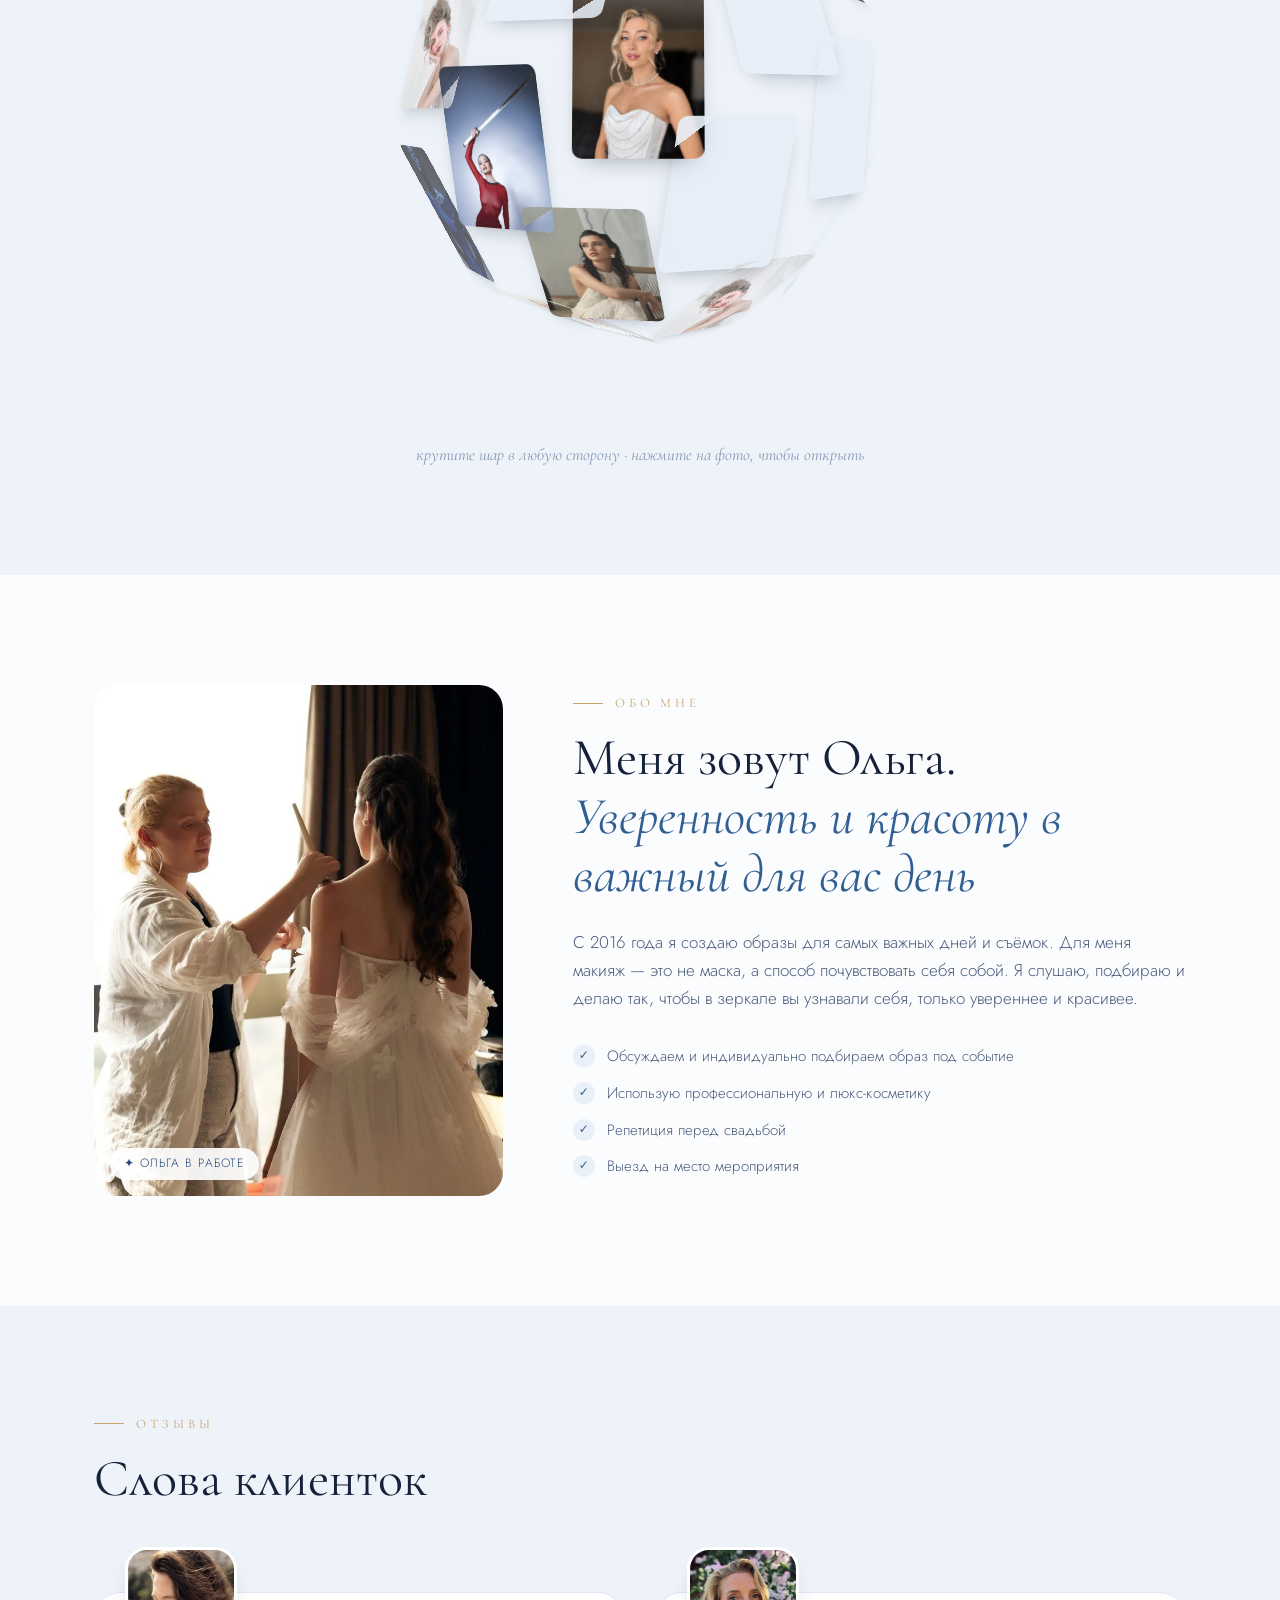
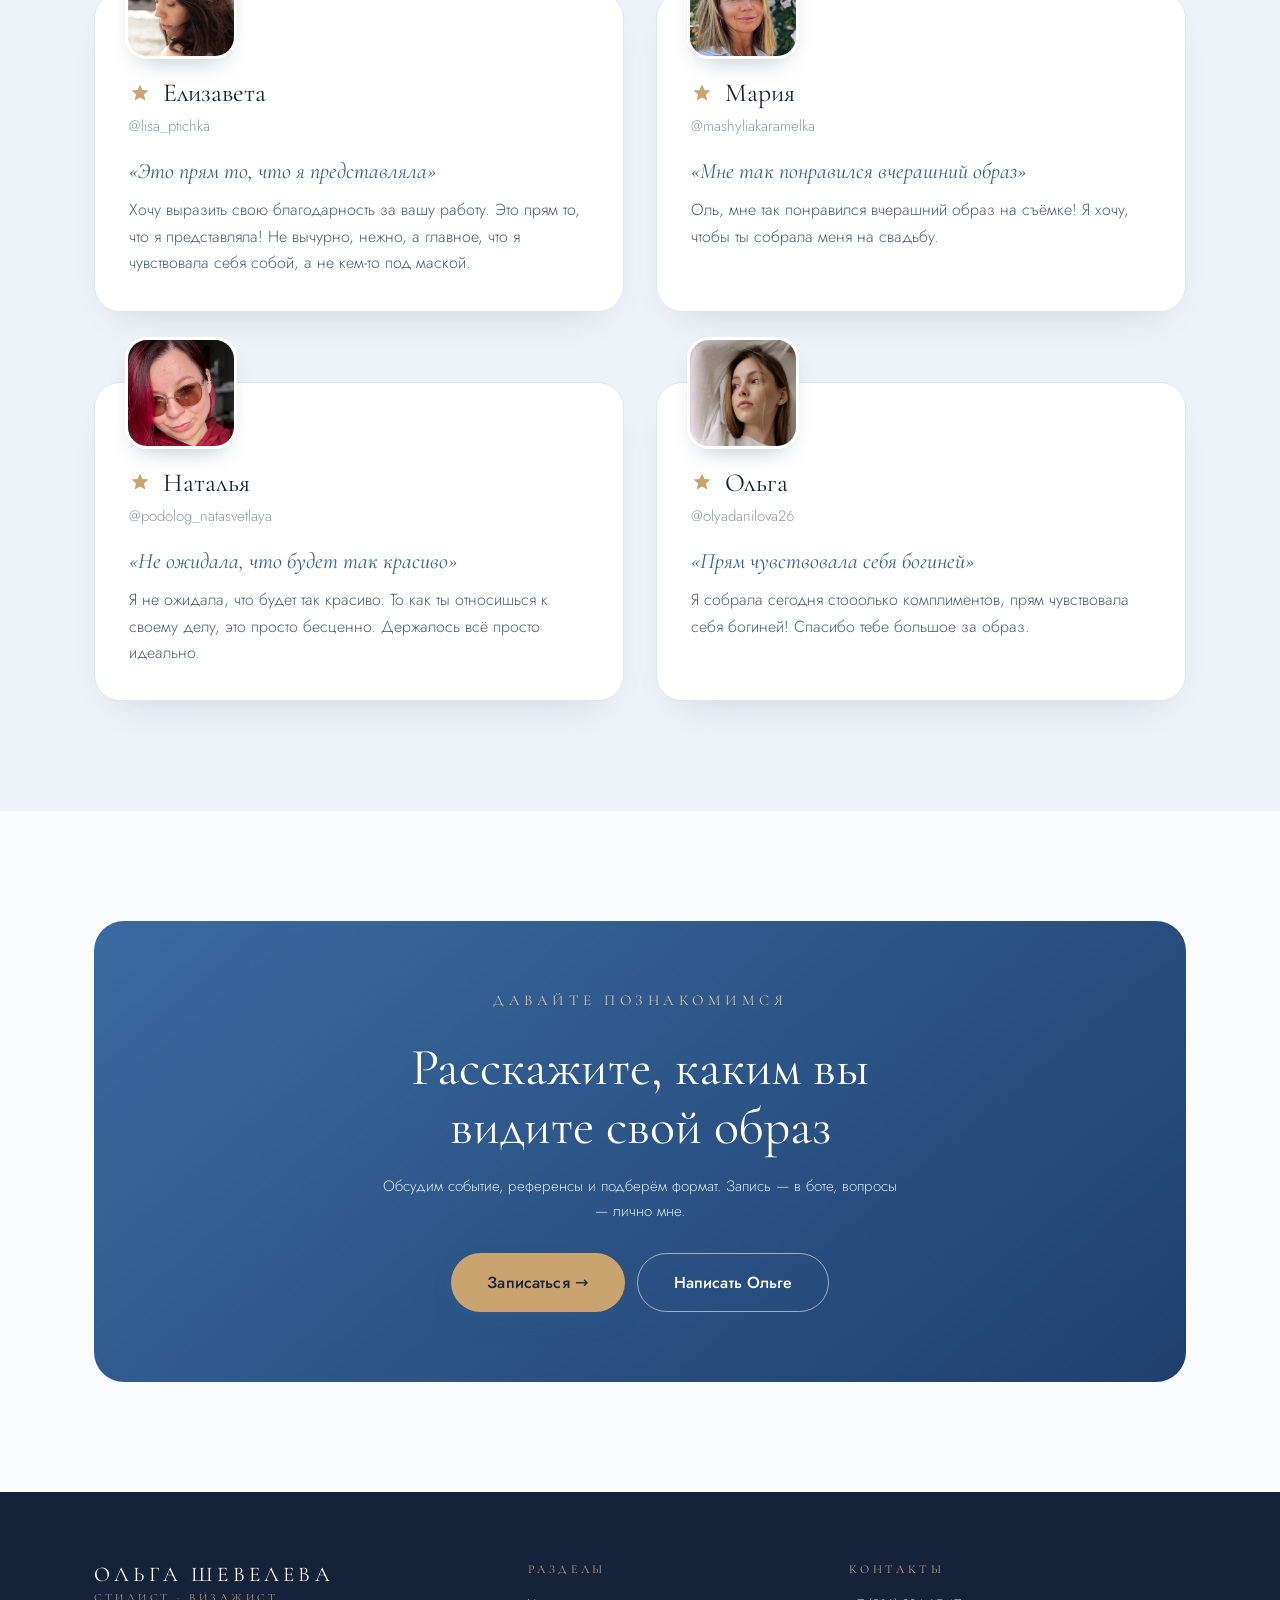
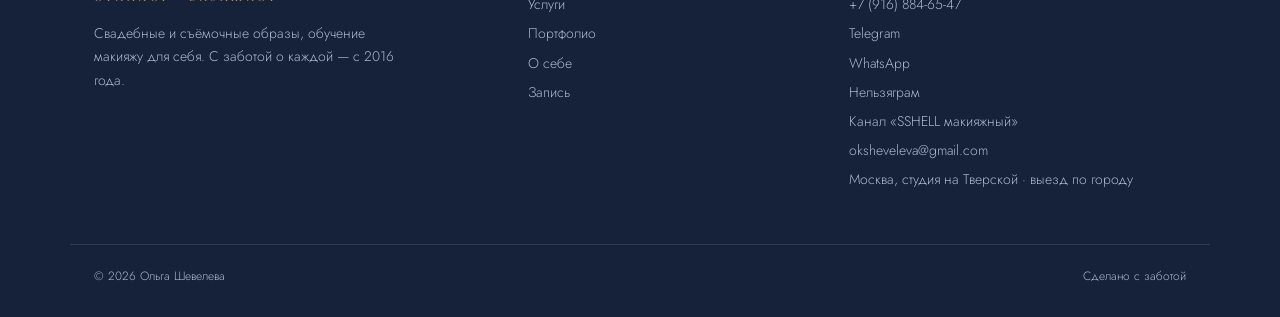
==== commit c923ee4c: "v9: ещё одна работа на шаре" ====
--- a/index.html
+++ b/index.html
@@ -9,7 +9,7 @@
 <meta name="robots" content="noindex, nofollow">
 <link rel="icon" href="assets/favicon.svg" type="image/svg+xml">
 <link rel="stylesheet" href="assets/fonts/fonts.css">
-<link rel="stylesheet" href="assets/style.css?v=9b">
+<link rel="stylesheet" href="assets/style.css?v=9c">
 </head>
 <body>
 
@@ -131,6 +131,7 @@
     <div class="ball">
       <figure><img src="assets/img/23.webp" alt="Невеста в белом корсете с жемчугом" draggable="false" decoding="async"></figure>
       <figure><img src="assets/img/24.webp" alt="Образ в белом жакете, с кистью в руке" draggable="false" decoding="async"></figure>
+      <figure><img src="assets/img/25.webp" alt="Сборы невесты: Ольга зашнуровывает корсет, чёрно-белый кадр" draggable="false" decoding="async"></figure>
       <figure><img src="assets/img/05.webp" alt="Свадебный образ с причёской и жемчужными серьгами" draggable="false" decoding="async"></figure>
       <figure><img src="assets/img/02.webp" alt="Нежный образ на розовом фоне" draggable="false" decoding="async"></figure>
       <figure><img src="assets/img/19.webp" alt="Невеста и жених, чёрно-белый кадр" draggable="false" decoding="async"></figure>
@@ -255,6 +256,6 @@
 
 <div class="lb" id="lb" aria-hidden="true"><button class="lb-x" aria-label="Закрыть">×</button><img alt=""></div>
 
-<script src="assets/main.js?v=9b"></script>
+<script src="assets/main.js?v=9c"></script>
 </body>
 </html>
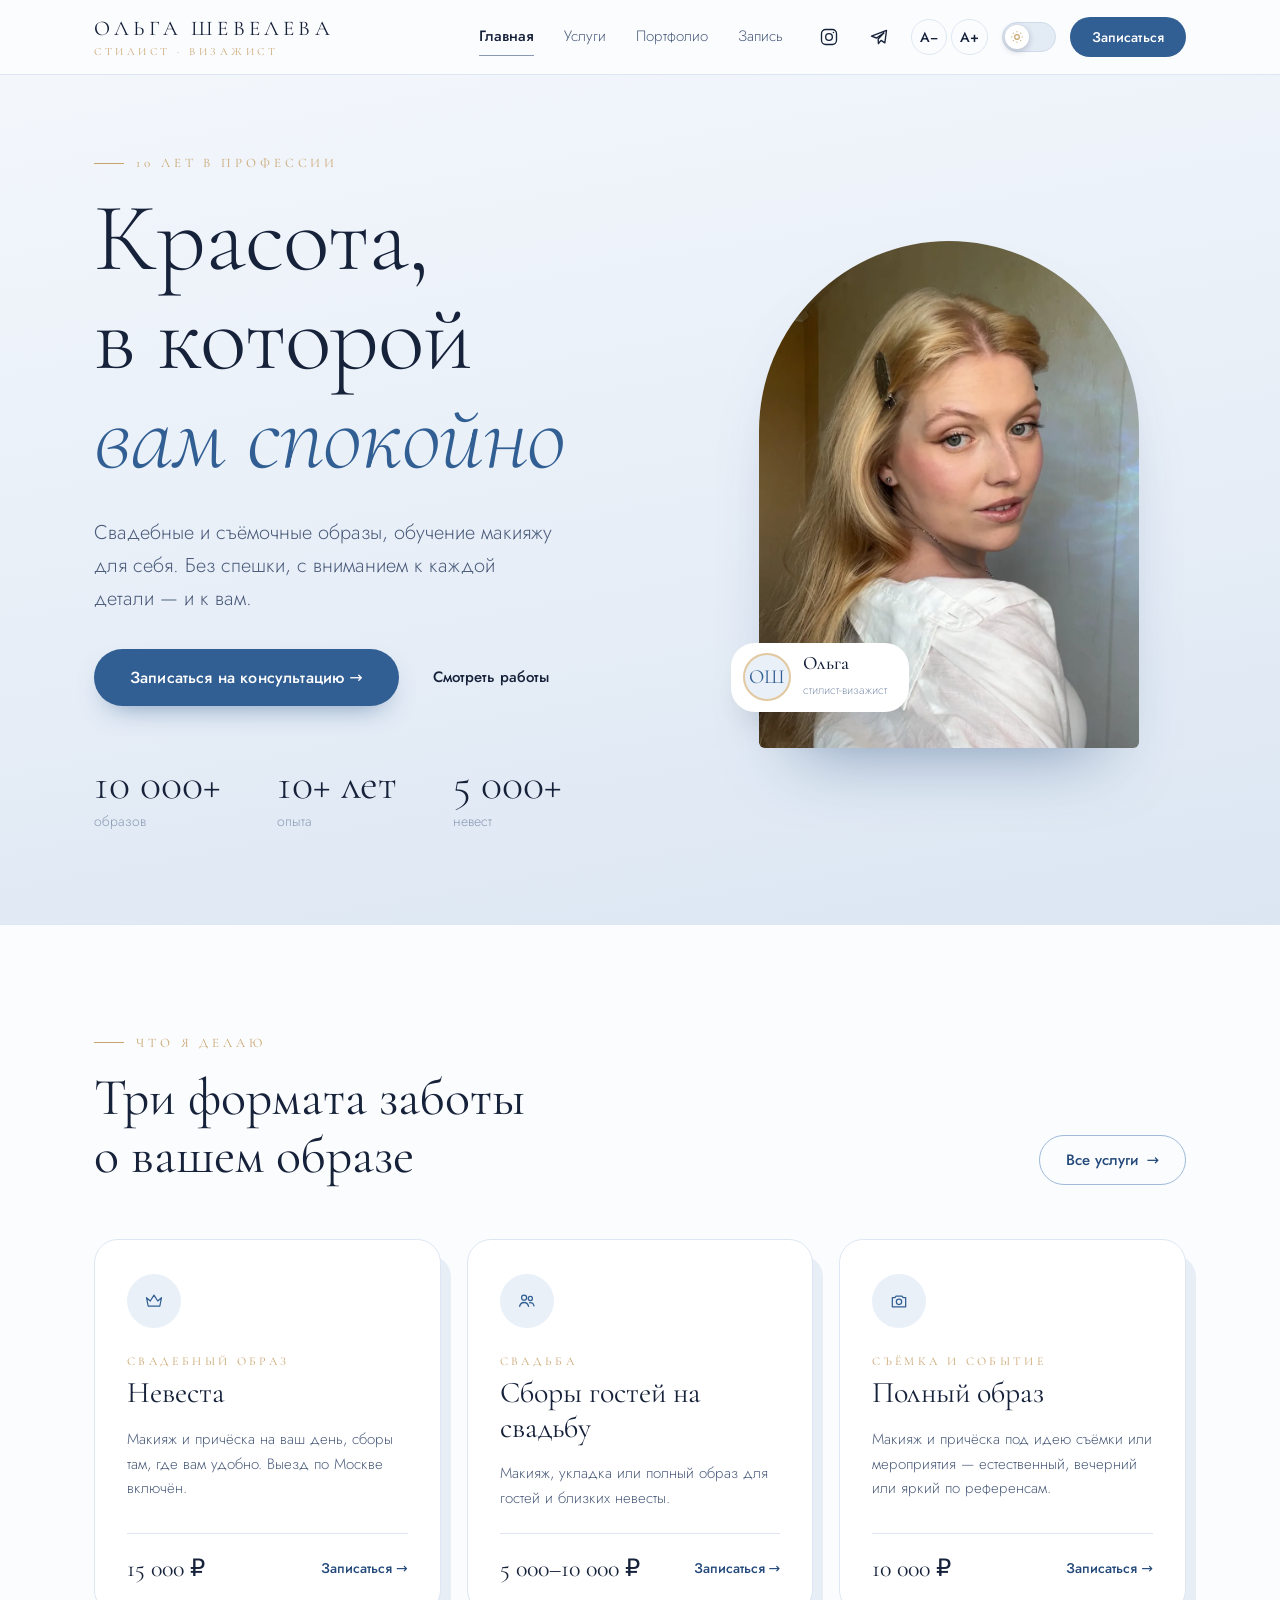
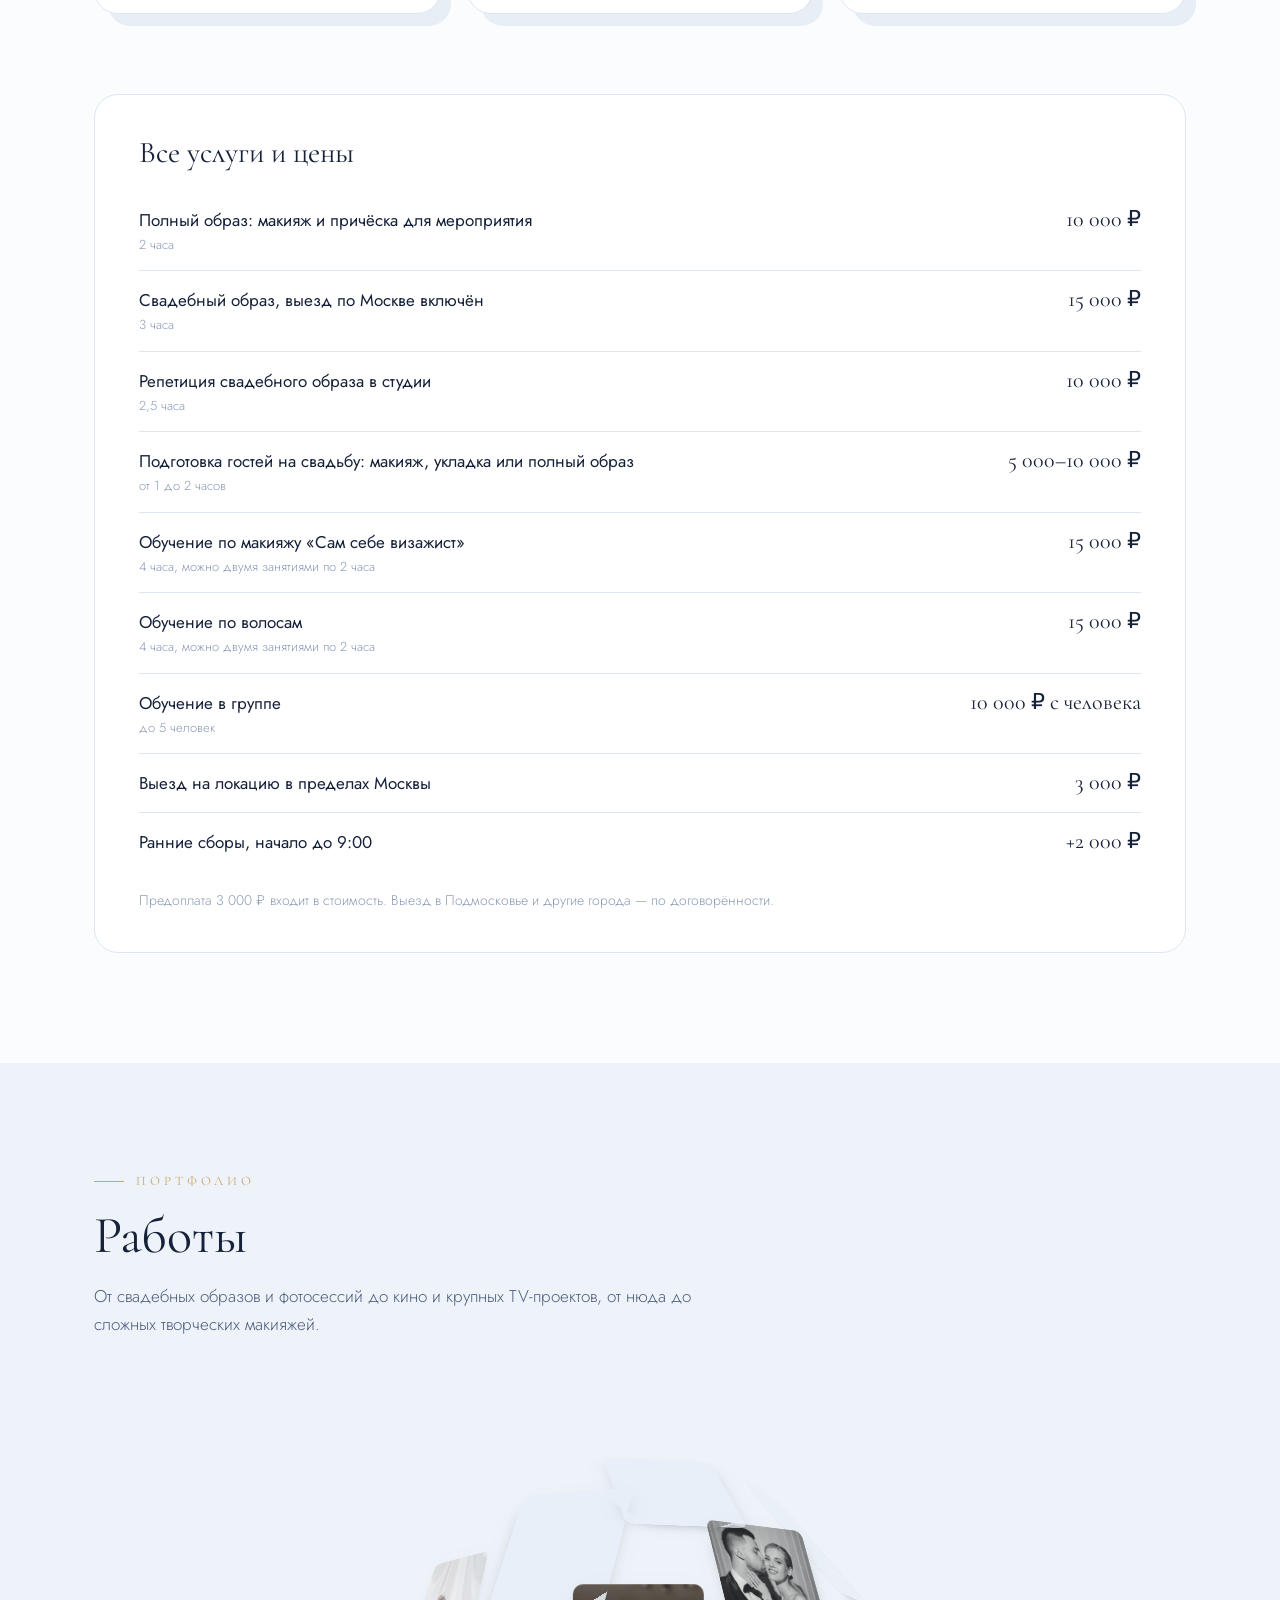
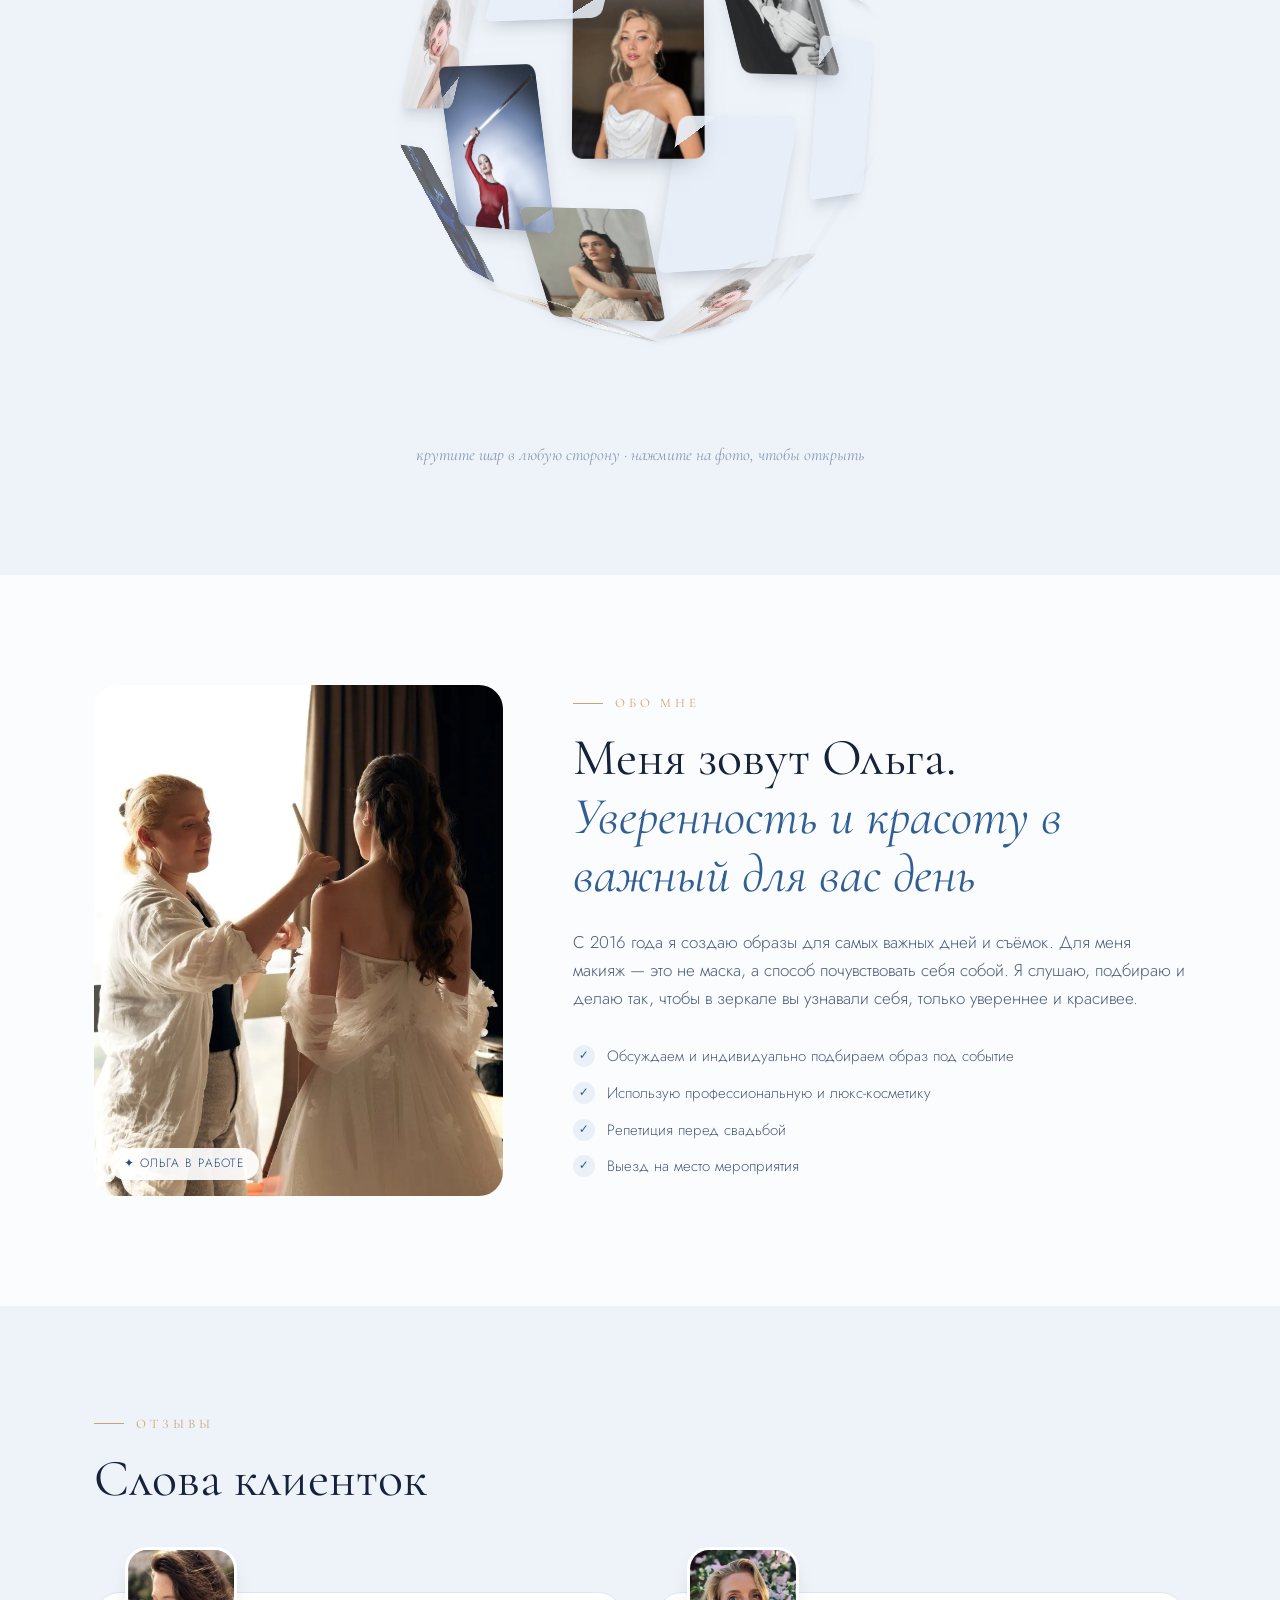
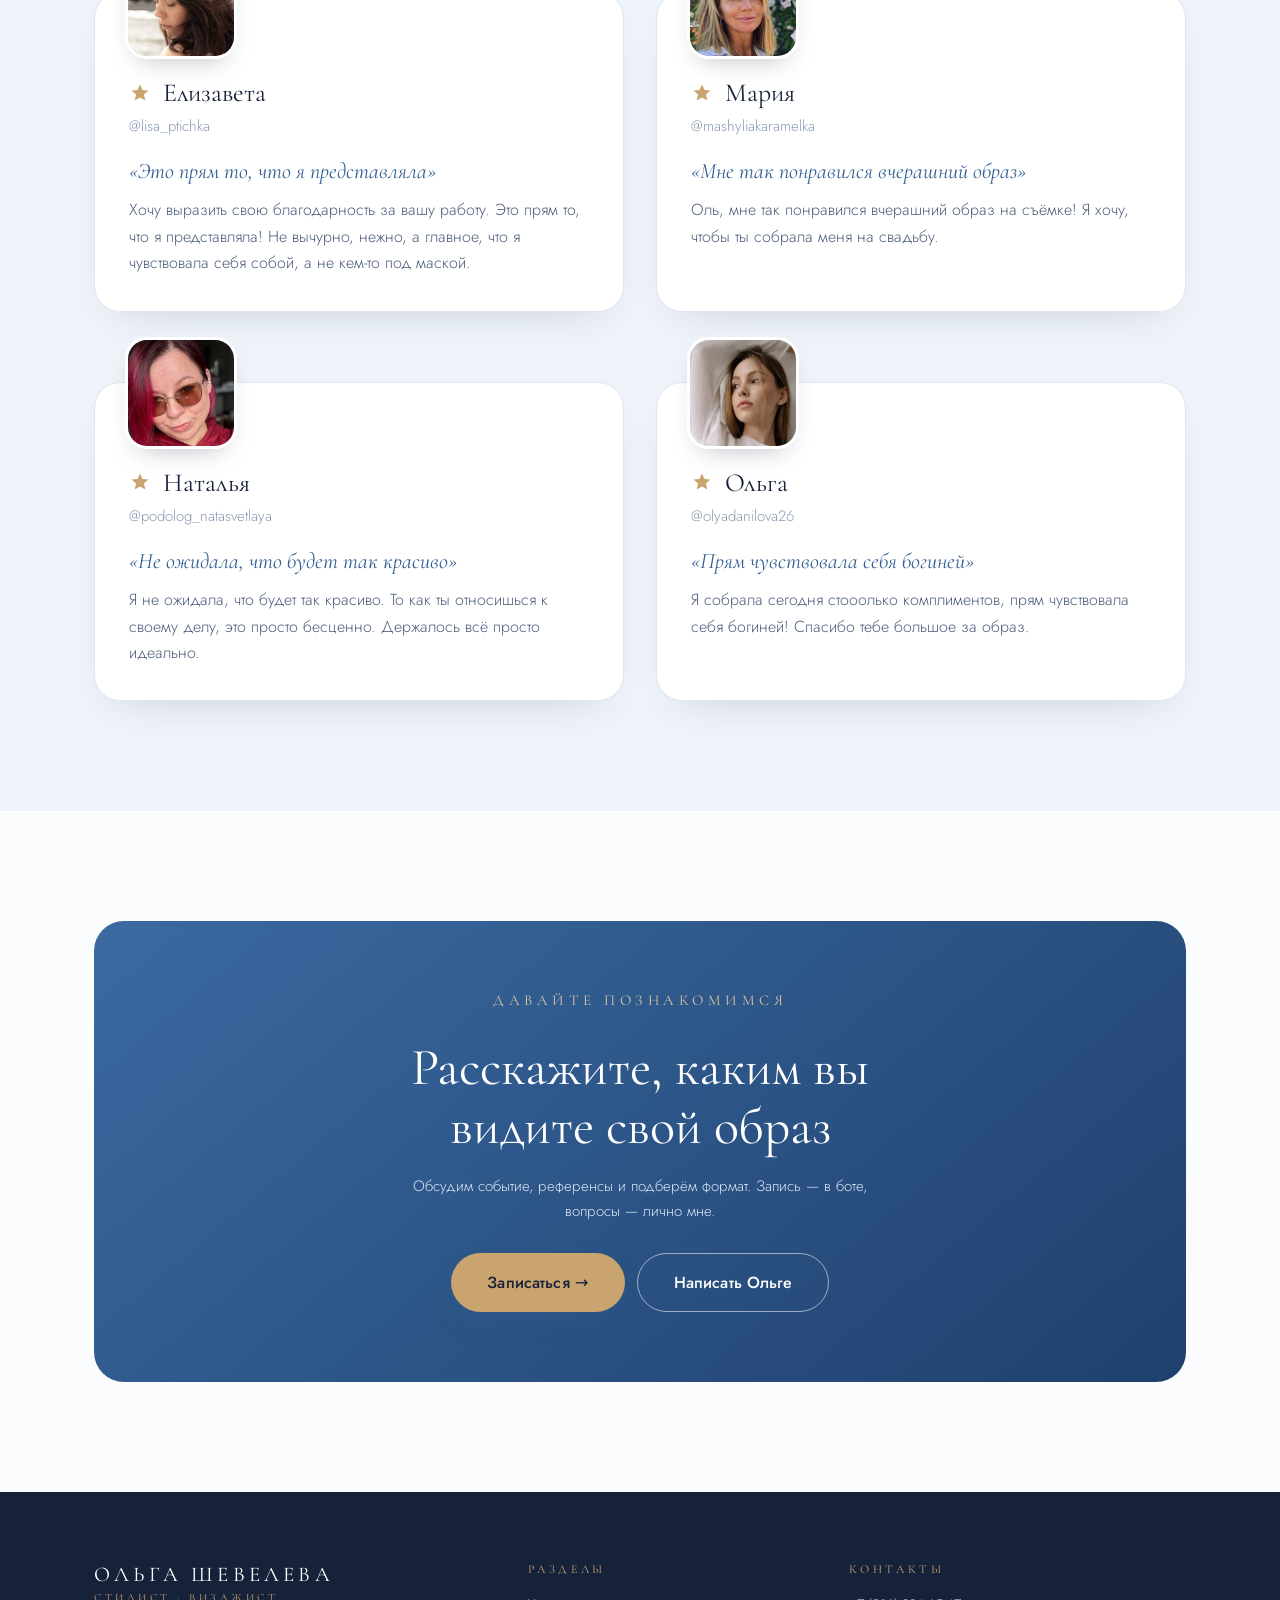
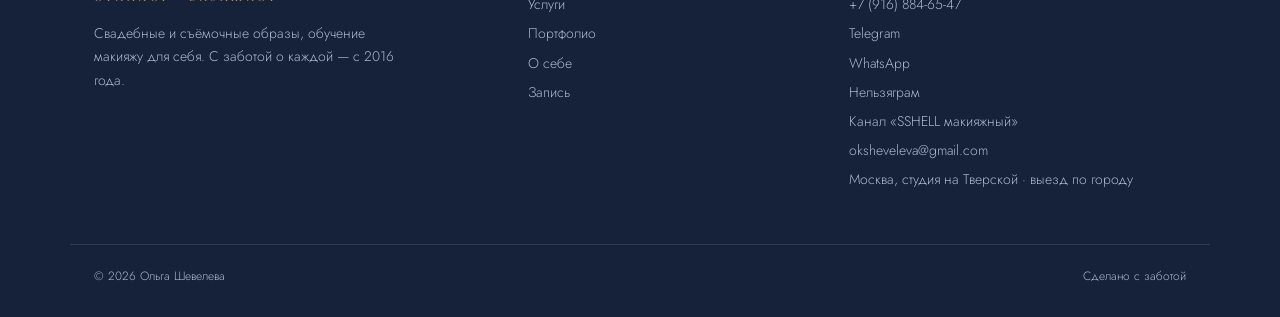
==== commit 1fc4333a: "v9: без висячих слов на узких экранах" ====
--- a/index.html
+++ b/index.html
@@ -9,7 +9,7 @@
 <meta name="robots" content="noindex, nofollow">
 <link rel="icon" href="assets/favicon.svg" type="image/svg+xml">
 <link rel="stylesheet" href="assets/fonts/fonts.css">
-<link rel="stylesheet" href="assets/style.css?v=9c">
+<link rel="stylesheet" href="assets/style.css?v=9t">
 </head>
 <body>
 
@@ -52,7 +52,7 @@
         <span class="ln">в которой</span>
         <span class="ln it" data-words="спокойно|уверенно|комфортно">вам спокойно</span>
       </h1>
-      <p class="lead">Свадебные и съёмочные образы, обучение макияжу для себя. Без спешки, с вниманием к каждой детали — и к вам.</p>
+      <p class="lead">Свадебные и съёмочные образы, обучение макияжу для&nbsp;себя. Без спешки, с&nbsp;вниманием к&nbsp;каждой детали&nbsp;—&nbsp;и&nbsp;к&nbsp;вам.</p>
       <div class="hero-btns">
         <a class="btn fill" href="https://t.me/olgasshell_bot?start=olga" target="_blank" rel="noopener"><span class="fill-layer"></span><span class="lbl">Записаться на консультацию <b class="arr">→</b></span></a>
         <a class="btn-link" href="#works">Смотреть работы</a>
@@ -214,8 +214,8 @@
   <div class="wrap">
     <div class="cta">
       <p class="eyebrow light">Давайте познакомимся</p>
-      <h2 class="h2">Расскажите, каким вы<br>видите свой образ</h2>
-      <p>Обсудим событие, референсы и подберём формат. Запись — в боте, вопросы — лично мне.</p>
+      <h2 class="h2">Расскажите,<br class="m-br"> каким&nbsp;вы<br class="d-br"> видите свой&nbsp;образ</h2>
+      <p>Обсудим событие, референсы и подберём формат. Запись — в боте, вопросы&nbsp;—&nbsp;лично&nbsp;мне.</p>
       <div class="cta-btns">
         <a class="btn gold fill" href="https://t.me/olgasshell_bot?start=olga" target="_blank" rel="noopener"><span class="fill-layer"></span><span class="lbl">Записаться <b class="arr">→</b></span></a>
         <a class="btn ghost fill" href="https://t.me/olga_sshell" target="_blank" rel="noopener"><span class="fill-layer"></span><span class="lbl">Написать Ольге</span></a>
@@ -256,6 +256,6 @@
 
 <div class="lb" id="lb" aria-hidden="true"><button class="lb-x" aria-label="Закрыть">×</button><img alt=""></div>
 
-<script src="assets/main.js?v=9c"></script>
+<script src="assets/main.js?v=9t"></script>
 </body>
 </html>
--- a/assets/style.css
+++ b/assets/style.css
@@ -321,3 +321,6 @@
 .ball img{width:100%;height:100%;object-fit:cover;object-position:50% 30%;display:block;pointer-events:none}
 .ball-hint{text-align:center;margin:6px 0 0;font:italic 400 17px var(--serif);color:var(--mute)}
 @media (max-width:600px){.ball-wrap{height:clamp(360px,105vw,460px)}}
+/* узкие экраны: «Расскажите, / каким вы видите свой образ» */
+.m-br{display:none}
+@media (max-width:600px){.m-br{display:inline}.d-br{display:none}}
